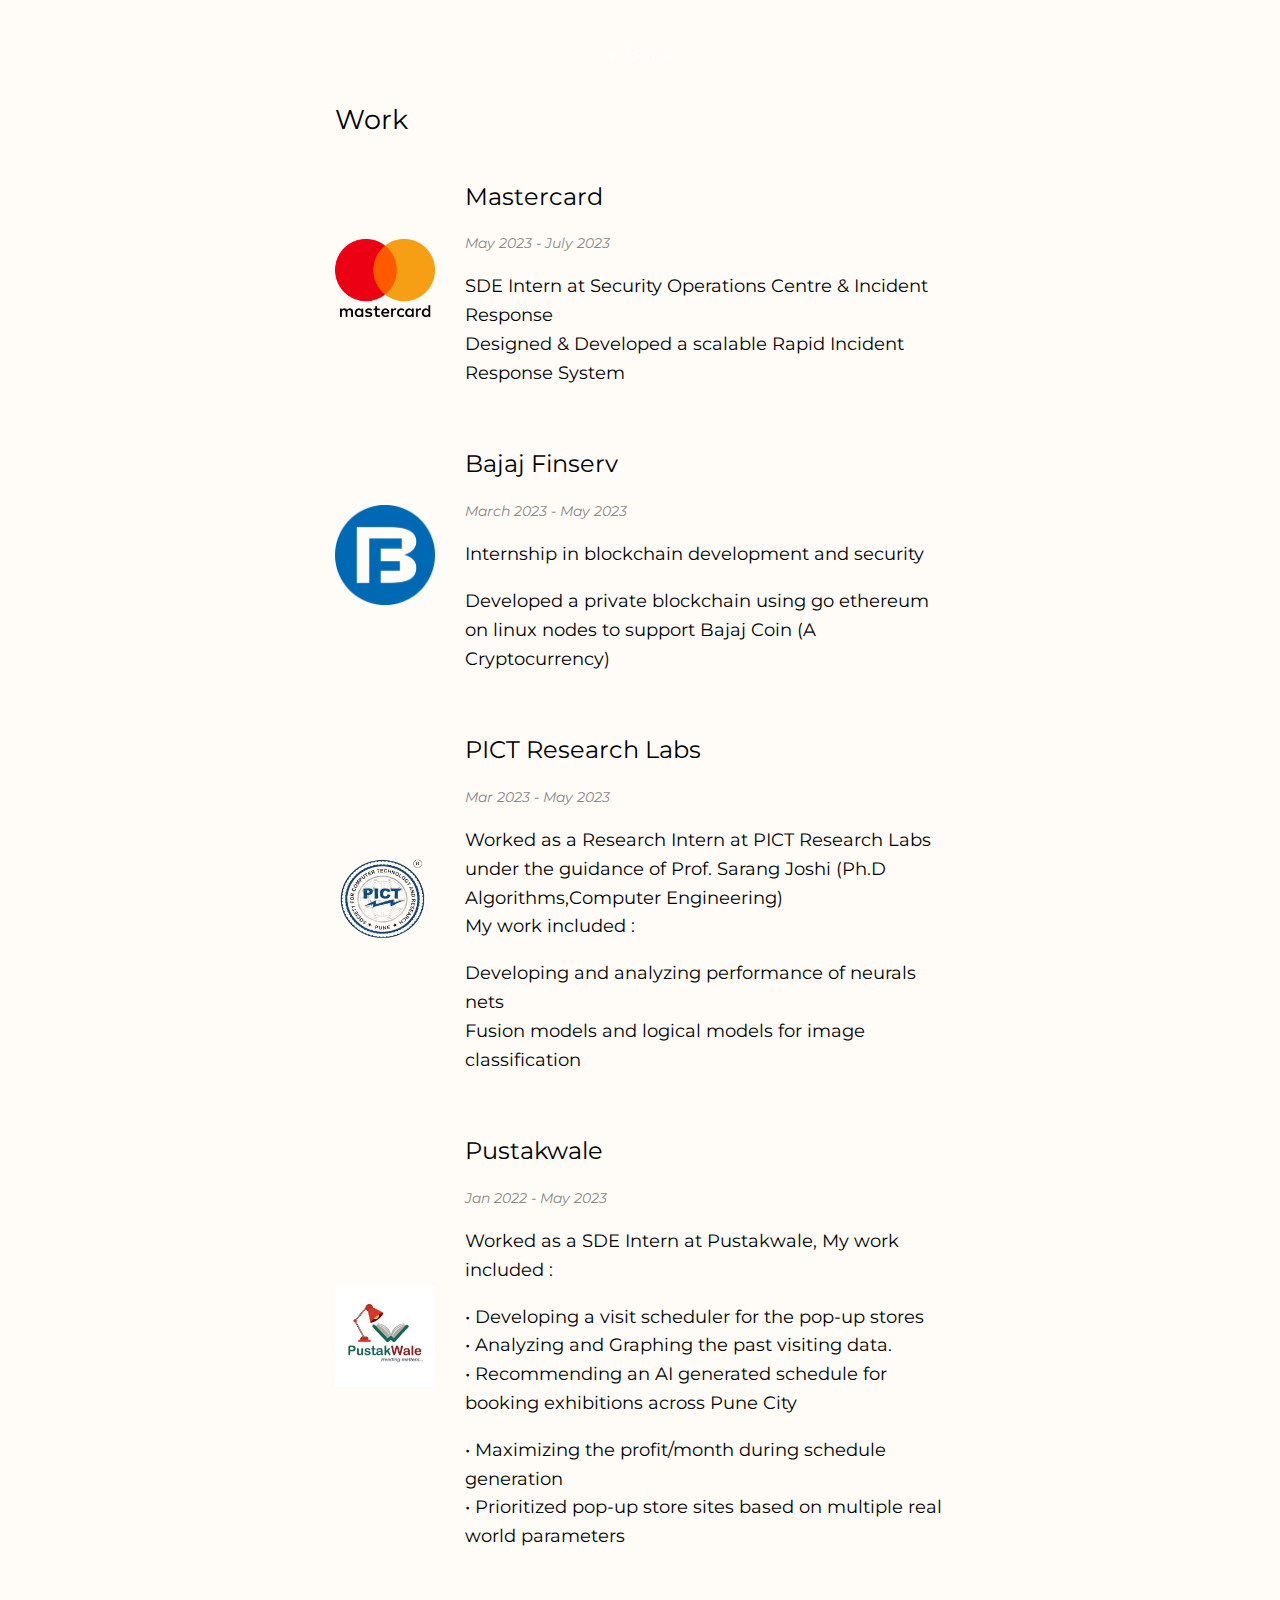
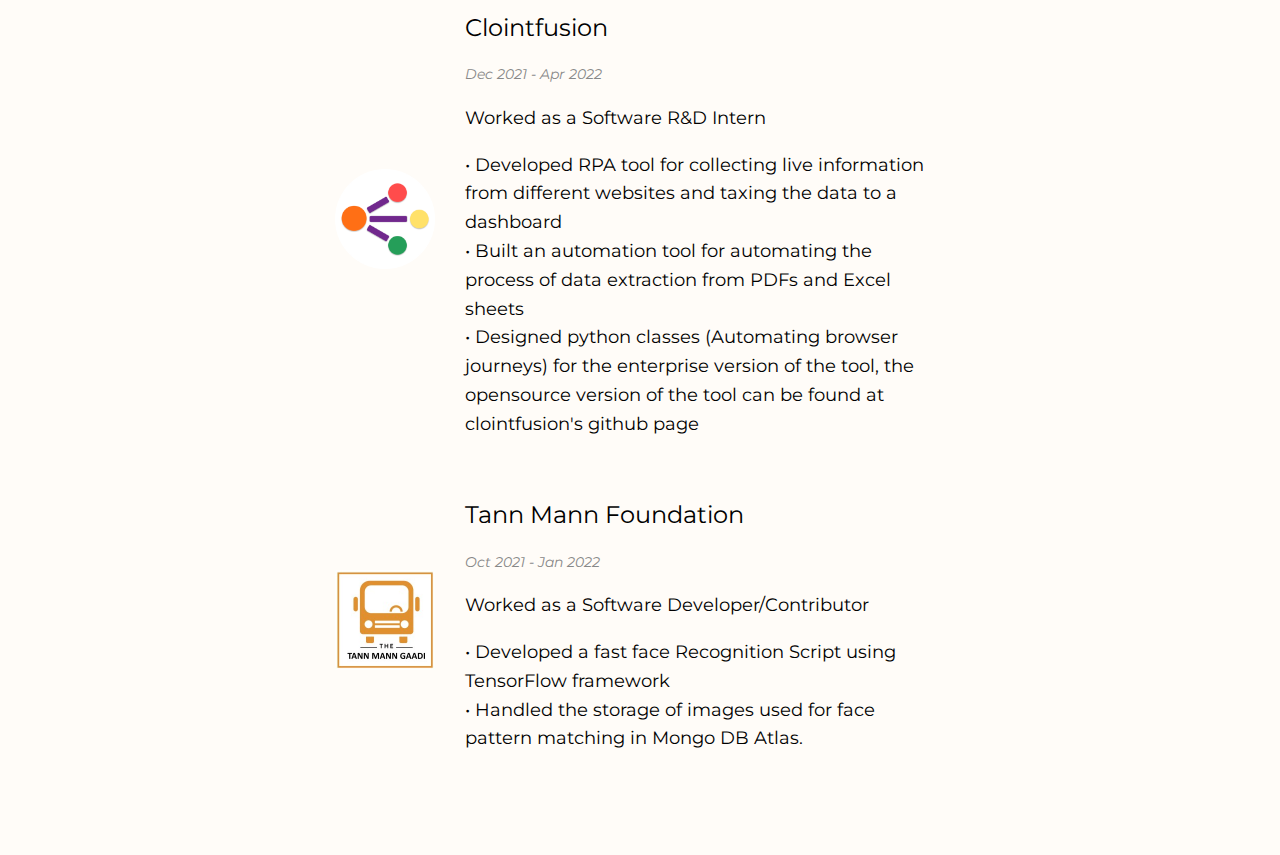
==== work.html @ 85f066ad "-completed work.html" ====
<!DOCTYPE html>
<html lang="en">
  <head>
    <meta charset="UTF-8" />
    <meta name="viewport" content="width=device-width, initial-scale=1.0" />
    <title>Sagar Abhyankar Portfolio</title>
    <link
      href="https://fonts.googleapis.com/css2?family=Montserrat:wght@400;700&display=swap"
      rel="stylesheet"
    />

    <link
      rel="stylesheet"
      href="https://cdnjs.cloudflare.com/ajax/libs/font-awesome/6.0.0-beta3/css/all.min.css"
      crossorigin="anonymous"
      referrerpolicy="no-referrer"
    />
    <link rel="stylesheet" href="styles.css" />
    <link rel="icon" href="favicon.ico" type="image/x-icon" />
  </head>


<main>

  
<section id="Work">
  <button class="back-button">&#8592;
    Back
</button>
    <div class="about_wrapper">

      <div class="about__header">
        <h2>Work</h2>
      </div>

      <div class="card">
        <div class="logo">
          <img src="images/mcard.png" alt="Mastercard Logo" />
        </div>
        <div class="content">
          <h2 class="name">Mastercard</h2>
          <p class="duration">May 2023 - July 2023</p>
          <p class="work-description">
            SDE Intern at Security Operations Centre & Incident Response
            <br />
            Designed & Developed a scalable Rapid Incident Response System
          </p>
        </div>
      </div>
      <div class="card">
        <div class="logo">
          <img src="images/bfserv.png" alt="Bajaj Finserv Logo" />
        </div>
        <div class="content">
          <h2 class="name">Bajaj Finserv</h2>
          <p class="duration">March 2023 - May 2023</p>
          <p class="work-description">
            Internship in blockchain development and security
          </p>
          <p class="work-description">
            Developed a private blockchain using go ethereum on linux nodes
            to support Bajaj Coin (A Cryptocurrency)
          </p>
        </div>
      </div>
      <div class="card">
        <div class="logo">
          <img src="images/pict_logo.png" alt="pict Logo" />
        </div>
        <div class="content">
          <h2 class="name">PICT Research Labs</h2>
          <p class="duration">Mar 2023 - May 2023</p>
          <p class="work-description">
            Worked as a Research Intern at PICT Research Labs under the guidance of Prof. Sarang Joshi (Ph.D Algorithms,Computer Engineering) <br> My work included :
            </p>

          <p class="work-description">
            Developing and analyzing performance of neurals nets <br>
            Fusion models and logical models for image classification
  
          </p>
        </div>
      </div>
      
      <div class="card">
        <div class="logo">
          <img src="images/Pustakwale.png" alt="Pustakwale Logo" />
        </div>
        <div class="content">
          <h2 class="name">Pustakwale</h2>
          <p class="duration">Jan 2022 - May 2023</p>
          <p class="work-description">
            Worked as a SDE Intern at Pustakwale, My work included :
            </p>
          <p class="work-description">
            • Developing a visit scheduler for the pop-up stores <br>
            • Analyzing and Graphing the past visiting data. <br>
            • Recommending an AI generated schedule for booking exhibitions across Pune City <br>
          </p>
          <p class="work-description">
            • Maximizing the profit/month during schedule generation <br>
            • Prioritized pop-up store sites based on multiple real world parameters
          </p>

        </div>
      </div>
      <div class="card">
        <div class="logo">
          <img src="images/clointfusion.png" alt="clointfusion Logo" />
        </div>
        <div class="content">
          <h2 class="name">Clointfusion</h2>
          <p class="duration">Dec 2021 - Apr 2022</p>
          <p class="work-description">
            Worked as a Software R&D Intern
            </p>
          <p class="work-description">
            • Developed RPA tool for collecting live information from different websites and taxing the data 
            to a dashboard  <br>          
            • Built an automation tool for automating the process of
            data extraction from PDFs and Excel sheets <br>
            • Designed python classes (Automating browser journeys) for the enterprise version of the tool, the opensource version of the tool can be found at 
            clointfusion's github page <br>              
            
          </p>
        </div>
      </div>
      <div class="card">
        <div class="logo">
          <img src="images/TTMF.jpeg" alt="TMF Logo" />
        </div>
        <div class="content">
          <h2 class="name">Tann Mann Foundation</h2>
          <p class="duration">Oct 2021 - Jan 2022</p>
          <p class="work-description">
            Worked as a Software Developer/Contributor
            </p>
          <p class="work-description">
            • Developed a fast face Recognition Script using TensorFlow framework <br>
• Handled the storage of images used for face pattern matching in Mongo DB Atlas.
            
          </p>
        </div>
      </div>

    </div>
  </section>
</main>
<script>
  
  const currentTheme = localStorage.getItem("theme");
  if (currentTheme) {
    document.documentElement.setAttribute("data-theme", currentTheme);
    // Set the toggle switch position based on user's preference
    if (currentTheme === "dark") {
      toggleSwitch.checked = true;
      
    }
  }
</script>

<script>
  // Get a reference to the back button element
  const backButton = document.querySelector('.back-button');

  // Add a click event listener to the back button
  backButton.addEventListener('click', () => {
    // Redirect to the "work" section in "index.html"
    window.location.href = 'index.html#Work';
  });
</script>

  </body>
  </html>
---- styles.css ----
[data-theme="dark"] body{

  background-color: #131212;
  color: white;
}
[data-theme="dark"] header{

  background-color: #181818;
  color: white;
}

main {
    padding: 2rem;
}

section {
    margin-bottom: 2rem;
}

section h2 {
    margin-bottom: 1rem;
}

footer {
    background-color: #333;
    color: #fff;
    text-align: center;
    font-size: smaller;
}


body {
    font-family: 'Montserrat', sans-serif;
    margin: 0;
    padding: 0;
    line-height: 1.6;
    display: flex;
    flex-direction: column;
    min-height: 100vh;
    background-color: #fffcf8; /* Set the background color of the entire page to white */
}
::-webkit-scrollbar {
  width: 10px; /* Width of the scrollbar */
}

/* Styling the scrollbar handle (thumb) */
::-webkit-scrollbar-thumb {
  background-color: #fabc6a; /* Color of the scrollbar handle */
  border-radius: 5px; /* Rounded corners for the handle */
}

/* Styling the scrollbar track on hover */
::-webkit-scrollbar-thumb:hover {
  background-color: #ffa734; /* Color of the scrollbar handle on hover */
}

/* Styling the scrollbar track when being dragged */
::-webkit-scrollbar-thumb:active {
  background-color: #ff9100; /* Color of the scrollbar handle when being dragged */
}



header {
    background-color: #f5f5f5d3; /* Off-white color - adjust the shade as desired */
    color: #333; /* Text color for the header */
    padding: 1rem;
    box-shadow:  0 3px 5px rgba(88, 54, 8, 0.1);
}

header h1 {
    margin: 0;
    font-size: 2rem;
}
nav{
  
    height: 25px;
    text-align:  right;
    padding : 10px ; 
 
}
nav ul {
    list-style: none;
    margin: 0;
    padding: 0;
}

nav ul li {
    display: inline;
    margin-left: 1rem;
    
}

nav ul li a {
    color: #020202f1; /* Link color for the header */
    text-decoration: none;
    transition: cubic-bezier(1, 0, 0, 1) 0.15s;
}

nav ul li a:hover {
    color :#ff8000 ; 
}

.dark-mode-toggle{
  padding: 0px; 
  width: 0px;
  height: 0px;
  align-items: baseline;
}
.switch {
  position: relative;
  display: inline-block;
  width: 60px;
  height: 34px;
}

/* Hide the default checkbox input */
.switch input {
  display: none;
}

/* Customize the slider */
.slider {
  position: absolute;
  top: 0;
  left: 0;
  right: 0;
  bottom: 0;
  background-color: #ccc; /* Background color when switch is off */
  border-radius: 34px;
  transition: background-color 0.3s;
}

/* Customize the slider's round knob */
.slider:before {
  padding: 0px; 
  position: absolute;
  content: "";
  height: 26px;
  width: 26px;
  left: 4px;
  bottom: 4px;
  background-color: white;
  border-radius: 50%;
  transition: transform 0.3s;
}

/* Styles for the toggle switch when it's on (dark mode) */
input:checked + .slider {
  background-color: #ff8800; /* Background color when switch is on */
}

/* Styles for the round knob when switch is on (dark mode) */
input:checked + .slider:before {
  transform: translateX(26px);
}



#name {
    color: rgb(214, 162, 93); 
    font-size: auto;
    font-weight: bold;
    font-family: 'Montserrat', sans-serif;
    float: left;

   
}


#intro{
    display: flex;
    align-items: center;
    justify-content: center;
    margin-top: 220px;
    
}


.short-intro { 
    margin-right: 15px; /* Add some space between the description and the profile picture */
    
    text-align: center;
}

.profile-picture {
    max-width: 250px; /* Set the maximum width for the profile picture */
}

.profile-picture img {
    display: block;
    width: 100%;
    border-radius: 5%; /* Apply a circular shape to the profile picture */

    margin-left: 1px;
    
    box-shadow: 0 8px 10px rgba(77, 41, 1, 0.3);
}

h1, h2, h3, h4, h5, h6 {
    font-weight: normal; /* Set the font weight to normal (non-bold) */
}



.whitespace-before {
    padding-left: 150px; /* Adjust the value as needed to add the desired whitespace before the <br> element */
    /* or */
   /* margin-top: 20px; */
}


.social-links {
    display: flex;
    justify-content: center; /* To center the elements horizontally */
    align-items: center; /* To center the elements vertically */
}

.social-links a {
    margin: 0 15px; /* Add some spacing between the elements */
   
  }

.social-links i {
    font-size: 30px; /* Adjust the icon size as needed */
    color: rgb(214, 162, 93); 
    transition: transform 0.3s; 
}
.social-links a:hover i {
  transform: scale(1.1); /* Increase the scale on hover to 1.2 (20% larger) */
}
#about{
    margin-top:  320px;
    display: flex;
    flex-direction: column;
    align-items: center;
    
}

.about__header{

    display: flex;
    justify-content: left;
    font-size: large;
    text-align: left;
}
.education__header{
    display: flex;
    justify-content: left;
    font-size: large;
    text-align: left;
}

.about__description{
    display: flex;
    flex-direction: column;
    justify-content: left;
    max-width: 600px;
}
.contact__description{
  display: flex;
  flex-direction: column;
  justify-content: left;
  max-width: 650px;
}

#large-text{
   
    font-size: 30px;
   
    text-align: center;

}

#gem {
    float : left; 
    color: rgb(214, 162, 93); 
}

@media screen and (max-width: 500px) {
    #intro {
        flex-direction: column-reverse;
        align-items: center;
        justify-content: center;
        margin-top: 50px; /* Stack the elements vertically when compressed */
    }
    #large-text{
        font-size: 20px;
        margin-top: 0px;
        padding-top: 0%;
    }
    .profile-picture {
        max-width: 35%; /* Remove the max-width on smaller screens to take full width */
        margin-bottom: 0px;
        padding-bottom: 0%;
    }
    #about {
        margin-top:  200px;
        display: flex;
        flex-direction: column;
        align-items: center;
    }
    #short-intro{
        margin-top: 0px;
        padding-top: 0%;
    }
}

#Education{
    display: flex;
    flex-direction: column;
    align-items: center;

    
}
#Work{
    display: flex;
    flex-direction: column;
    align-items: center;

    
}
#Interests{
  display: flex;
  flex-direction: column;
  align-items: center;

  
}
#Contact{
  display: flex;
  flex-direction: column;
  align-items: center;

  
}
#Projects{
  display: flex;
  flex-direction: column;
  align-items: center;
}

.project-card{
 
    display: flex;
    align-items: center;
    border-radius: 3px;
    margin-bottom: 20px;
  
  
}


.card {
    display: flex;
    align-items: center;
    border-radius: 3px;
    margin-bottom: 20px;
  }
  
  .logo {
    flex: 0 0 auto;
  
    margin-right: 30px;
  }
  
  .logo img {
    max-width: 100px; /* Set the maximum width to maintain aspect ratio */
    height: auto; 
    
  }
  
  .content {
    flex: 1;
    
  }
  
  .name {
    font-size: 24px;
   
  }
  
  .duration {
    font-size: 14px;
    color: #888;
    font-style: italic;
    font-family : 'Montserrat', sans-serif; 
    margin-bottom: 8px;
    
  }

  
  .description {
    font-size: 20px;
    margin-bottom: 8px;
    max-width: 480px;
  }
    
  .work-description {
    font-size: 18px;
    max-width: 480px;
  }
  
  .gpa {
    font-size: 14px;
    color: #888;
    font-style: italic;
  }
  .see-more {
    margin-top: 20px;

  }
  
  #seeMoreLink {
    padding: 1px 2px;
    background-color: transparent;
    text-decoration: none;
    color: black;
    border-bottom: #ff8000 2px dotted;
    
    cursor: pointer;
    transition: background-color 0.3s, color 0.3s;

  }

  
  #githublink {
    background-color: transparent;
    text-decoration: none;
    color: black;
    border-bottom: #ff8000 2px dotted;
    
    cursor: pointer;
    transition: background-color 0.3s, color 0.3s;

  }
  #githublink:hover {
    
    color: orange;
  }

  
  #seeMoreLink:hover {
    
    color: orange;
  }


  ::selection {
    background-color:  rgb(247, 213, 169); /* Optional: change the text color inside the selection */
  }



  #tech-stack {
    display: flex;
    align-items: center;
    justify-content: center;
    flex-direction: column;
    
  }
  .tech_stack__header{

    display: flex;
    justify-content: left;
    font-size: large;
    text-align: left;
}
  
  .tech-item {
    padding: 16px;
    transition: transform 0.3s;
    

  }
  .items-wrapper{
    
    display: flex;
    max-width: 700px;

  }
  .tech-item img {
 
    width: 90px;
    height: auto;
    border-radius: 5%;
   
  }
  
  .tech-name {
    position: absolute;
    bottom: -8px;
    left: 50%;
    transform: translateX(-50%);
    background-color: rgba(245, 176, 72, 0.8);
    color: #000000;
    padding: 4px 8px;
    border-radius: 4px;
    font-size: 14px;
    opacity: 0;
    pointer-events: none;
    transition: opacity 0.3s;
    white-space: pre;
  }
  
  .tech-item:hover {
    transform: scale(1.1);
  }
  
  .tech-item:hover .tech-name {
    opacity: 1;
  }

  .interest-card {
    display: flex;
    flex-direction: column;
    align-items: center;
 
    border-radius: 10px;
    padding: 30px;
    max-width: 600px;
    box-shadow: 0 1px 2px rgba(0, 0, 0, 0.1);
  }
  
  .interest-image img {
    width: auto;
    object-fit: cover;
    border-radius: 10px;
    height: 300px
  }
  .interest-heading {
    font-size: 18px;
    margin-bottom: 10px;

  }
  
  .interest-text {
    text-align: center;
    margin-top: 10px;
  }
  
  .interest-text p {
    font-size: 16px;
    line-height: 1.5;
  }

  .interests-toggle{
   
      background-color: transparent;
      text-decoration: none;
      color: black;
      border-bottom: #ff8000 2px dotted;
      
      cursor: pointer;
      transition: background-color 0.3s, color 0.3s;
  
  }
  .interests-content {
    max-height: 0;
    overflow: hidden;
    transition: max-height 1s ease;
  }
  .interests-content.show {
    max-height: 3000px;
    
  }

  .interests-toggle:hover {
      
    color: orange;
  }

  /* Style for the back button container */
/* Style for the back button container */
.back-button {
  display: inline-flex;
  align-items: left;
  border: none;
  color: #ffffff;
  background-color: transparent;
  padding: 10px 15px;
  border-radius: 5px;
  cursor: pointer;
  font-size: 20px;
  font-family: inherit; /* Use the same font as the page */
}
.back-button:hover {
  color: #ffa850;
}




  .confetti {
    position: absolute;
    top: 0;
    left: 0;
    width: 100%;
    height: 100%;
    pointer-events: none;
    overflow: hidden;
    z-index: 999;
  }
  
  .confetti-particle {
    position: absolute;
    width: 10px;
    height: 20px;
    border-radius: 50%;
    animation: confetti-fall 5s ease-out;
  }
  
  /* Keyframes for the confetti animation */
  @keyframes confetti-fall {
    0% {
      transform: translateY(0) rotate(0);
      opacity: 1;
    }
    100% {
      transform: translateY(100vh) rotate(360deg);
      opacity: 0;
    }
  }
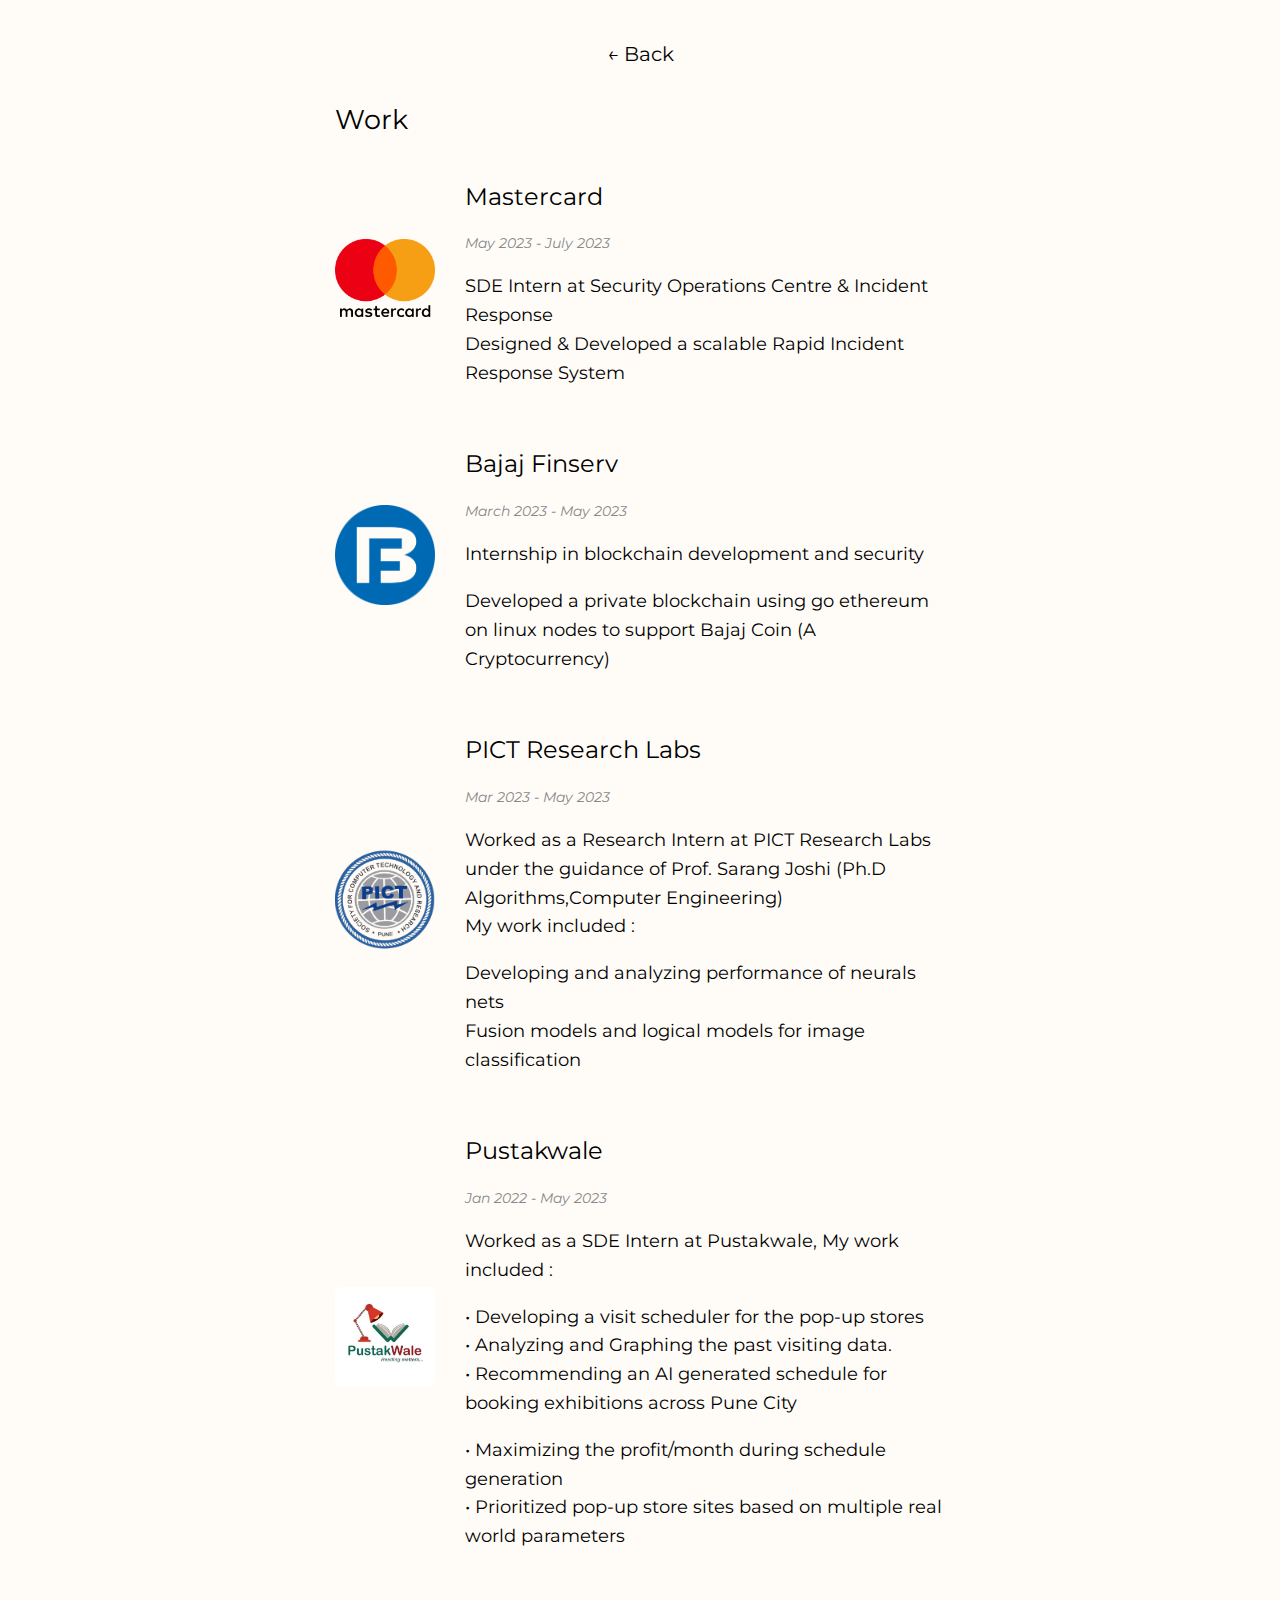
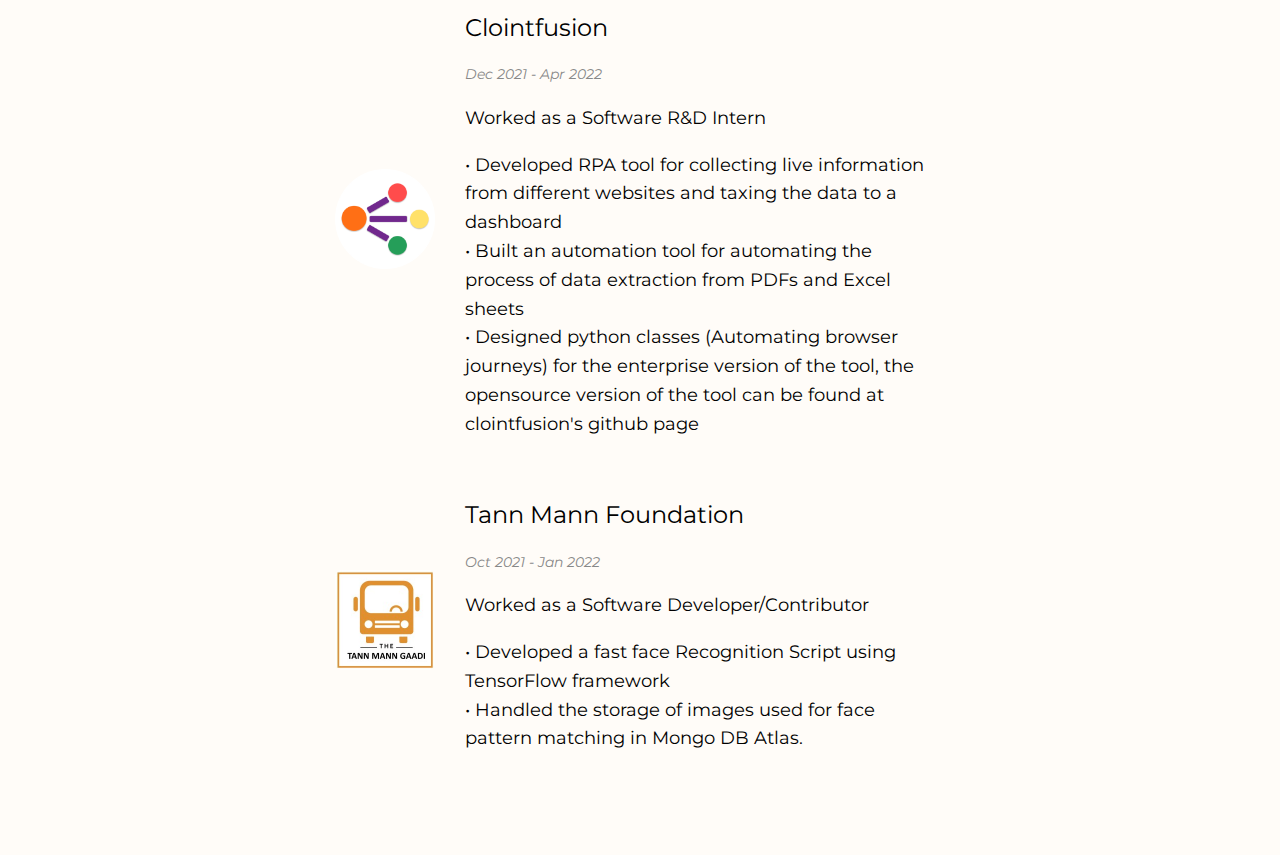
==== commit 0f9d5dbe: "-final v1" ====
--- a/work.html
+++ b/work.html
@@ -19,156 +19,145 @@
     <link rel="icon" href="favicon.ico" type="image/x-icon" />
   </head>
 
+  <main>
+    <section id="Work">
+      <button class="back-button">&#8592; Back</button>
+      <div class="about_wrapper">
+        <div class="about__header">
+          <h2>Work</h2>
+        </div>
 
-<main>
+        <div class="card">
+          <div class="logo">
+            <img src="images/mcard.png" alt="Mastercard Logo" />
+          </div>
+          <div class="content">
+            <h2 class="name">Mastercard</h2>
+            <p class="duration">May 2023 - July 2023</p>
+            <p class="work-description">
+              SDE Intern at Security Operations Centre & Incident Response
+              <br />
+              Designed & Developed a scalable Rapid Incident Response System
+            </p>
+          </div>
+        </div>
+        <div class="card">
+          <div class="logo">
+            <img src="images/bfserv.png" alt="Bajaj Finserv Logo" />
+          </div>
+          <div class="content">
+            <h2 class="name">Bajaj Finserv</h2>
+            <p class="duration">March 2023 - May 2023</p>
+            <p class="work-description">
+              Internship in blockchain development and security
+            </p>
+            <p class="work-description">
+              Developed a private blockchain using go ethereum on linux nodes to
+              support Bajaj Coin (A Cryptocurrency)
+            </p>
+          </div>
+        </div>
+        <div class="card">
+          <div class="logo">
+            <img src="images/pict_logo.png" alt="pict Logo" />
+          </div>
+          <div class="content">
+            <h2 class="name">PICT Research Labs</h2>
+            <p class="duration">Mar 2023 - May 2023</p>
+            <p class="work-description">
+              Worked as a Research Intern at PICT Research Labs under the
+              guidance of Prof. Sarang Joshi (Ph.D Algorithms,Computer
+              Engineering) <br />
+              My work included :
+            </p>
 
-  
-<section id="Work">
-  <button class="back-button">&#8592;
-    Back
-</button>
-    <div class="about_wrapper">
+            <p class="work-description">
+              Developing and analyzing performance of neurals nets <br />
+              Fusion models and logical models for image classification
+            </p>
+          </div>
+        </div>
 
-      <div class="about__header">
-        <h2>Work</h2>
-      </div>
-
-      <div class="card">
-        <div class="logo">
-          <img src="images/mcard.png" alt="Mastercard Logo" />
+        <div class="card">
+          <div class="logo">
+            <img src="images/Pustakwale.png" alt="Pustakwale Logo" />
+          </div>
+          <div class="content">
+            <h2 class="name">Pustakwale</h2>
+            <p class="duration">Jan 2022 - May 2023</p>
+            <p class="work-description">
+              Worked as a SDE Intern at Pustakwale, My work included :
+            </p>
+            <p class="work-description">
+              • Developing a visit scheduler for the pop-up stores <br />
+              • Analyzing and Graphing the past visiting data. <br />
+              • Recommending an AI generated schedule for booking exhibitions
+              across Pune City <br />
+            </p>
+            <p class="work-description">
+              • Maximizing the profit/month during schedule generation <br />
+              • Prioritized pop-up store sites based on multiple real world
+              parameters
+            </p>
+          </div>
         </div>
-        <div class="content">
-          <h2 class="name">Mastercard</h2>
-          <p class="duration">May 2023 - July 2023</p>
-          <p class="work-description">
-            SDE Intern at Security Operations Centre & Incident Response
-            <br />
-            Designed & Developed a scalable Rapid Incident Response System
-          </p>
+        <div class="card">
+          <div class="logo">
+            <img src="images/clointfusion.png" alt="clointfusion Logo" />
+          </div>
+          <div class="content">
+            <h2 class="name">Clointfusion</h2>
+            <p class="duration">Dec 2021 - Apr 2022</p>
+            <p class="work-description">Worked as a Software R&D Intern</p>
+            <p class="work-description">
+              • Developed RPA tool for collecting live information from
+              different websites and taxing the data to a dashboard <br />
+              • Built an automation tool for automating the process of data
+              extraction from PDFs and Excel sheets <br />
+              • Designed python classes (Automating browser journeys) for the
+              enterprise version of the tool, the opensource version of the tool
+              can be found at clointfusion's github page <br />
+            </p>
+          </div>
+        </div>
+        <div class="card">
+          <div class="logo">
+            <img src="images/TTMF.jpeg" alt="TMF Logo" />
+          </div>
+          <div class="content">
+            <h2 class="name">Tann Mann Foundation</h2>
+            <p class="duration">Oct 2021 - Jan 2022</p>
+            <p class="work-description">
+              Worked as a Software Developer/Contributor
+            </p>
+            <p class="work-description">
+              • Developed a fast face Recognition Script using TensorFlow
+              framework <br />
+              • Handled the storage of images used for face pattern matching in
+              Mongo DB Atlas.
+            </p>
+          </div>
         </div>
       </div>
-      <div class="card">
-        <div class="logo">
-          <img src="images/bfserv.png" alt="Bajaj Finserv Logo" />
-        </div>
-        <div class="content">
-          <h2 class="name">Bajaj Finserv</h2>
-          <p class="duration">March 2023 - May 2023</p>
-          <p class="work-description">
-            Internship in blockchain development and security
-          </p>
-          <p class="work-description">
-            Developed a private blockchain using go ethereum on linux nodes
-            to support Bajaj Coin (A Cryptocurrency)
-          </p>
-        </div>
-      </div>
-      <div class="card">
-        <div class="logo">
-          <img src="images/pict_logo.png" alt="pict Logo" />
-        </div>
-        <div class="content">
-          <h2 class="name">PICT Research Labs</h2>
-          <p class="duration">Mar 2023 - May 2023</p>
-          <p class="work-description">
-            Worked as a Research Intern at PICT Research Labs under the guidance of Prof. Sarang Joshi (Ph.D Algorithms,Computer Engineering) <br> My work included :
-            </p>
+    </section>
+  </main>
+  <script>
+    const currentTheme = localStorage.getItem("theme");
+    if (currentTheme) {
+      document.documentElement.setAttribute("data-theme", currentTheme);
+    } else {
+      document.documentElement.setAttribute("data-theme", "light");
+    }
+  </script>
 
-          <p class="work-description">
-            Developing and analyzing performance of neurals nets <br>
-            Fusion models and logical models for image classification
-  
-          </p>
-        </div>
-      </div>
-      
-      <div class="card">
-        <div class="logo">
-          <img src="images/Pustakwale.png" alt="Pustakwale Logo" />
-        </div>
-        <div class="content">
-          <h2 class="name">Pustakwale</h2>
-          <p class="duration">Jan 2022 - May 2023</p>
-          <p class="work-description">
-            Worked as a SDE Intern at Pustakwale, My work included :
-            </p>
-          <p class="work-description">
-            • Developing a visit scheduler for the pop-up stores <br>
-            • Analyzing and Graphing the past visiting data. <br>
-            • Recommending an AI generated schedule for booking exhibitions across Pune City <br>
-          </p>
-          <p class="work-description">
-            • Maximizing the profit/month during schedule generation <br>
-            • Prioritized pop-up store sites based on multiple real world parameters
-          </p>
+  <script>
+    // Get a reference to the back button element
+    const backButton = document.querySelector(".back-button");
 
-        </div>
-      </div>
-      <div class="card">
-        <div class="logo">
-          <img src="images/clointfusion.png" alt="clointfusion Logo" />
-        </div>
-        <div class="content">
-          <h2 class="name">Clointfusion</h2>
-          <p class="duration">Dec 2021 - Apr 2022</p>
-          <p class="work-description">
-            Worked as a Software R&D Intern
-            </p>
-          <p class="work-description">
-            • Developed RPA tool for collecting live information from different websites and taxing the data 
-            to a dashboard  <br>          
-            • Built an automation tool for automating the process of
-            data extraction from PDFs and Excel sheets <br>
-            • Designed python classes (Automating browser journeys) for the enterprise version of the tool, the opensource version of the tool can be found at 
-            clointfusion's github page <br>              
-            
-          </p>
-        </div>
-      </div>
-      <div class="card">
-        <div class="logo">
-          <img src="images/TTMF.jpeg" alt="TMF Logo" />
-        </div>
-        <div class="content">
-          <h2 class="name">Tann Mann Foundation</h2>
-          <p class="duration">Oct 2021 - Jan 2022</p>
-          <p class="work-description">
-            Worked as a Software Developer/Contributor
-            </p>
-          <p class="work-description">
-            • Developed a fast face Recognition Script using TensorFlow framework <br>
-• Handled the storage of images used for face pattern matching in Mongo DB Atlas.
-            
-          </p>
-        </div>
-      </div>
-
-    </div>
-  </section>
-</main>
-<script>
-  
-  const currentTheme = localStorage.getItem("theme");
-  if (currentTheme) {
-    document.documentElement.setAttribute("data-theme", currentTheme);
-    // Set the toggle switch position based on user's preference
-    if (currentTheme === "dark") {
-      toggleSwitch.checked = true;
-      
-    }
-  }
-</script>
-
-<script>
-  // Get a reference to the back button element
-  const backButton = document.querySelector('.back-button');
-
-  // Add a click event listener to the back button
-  backButton.addEventListener('click', () => {
-    // Redirect to the "work" section in "index.html"
-    window.location.href = 'index.html#Work';
-  });
-</script>
-
-  </body>
-  </html> +    // Add a click event listener to the back button
+    backButton.addEventListener("click", () => {
+      // Redirect to the "work" section in "index.html"
+      window.location.href = "index.html#Work";
+    });
+  </script>
+</html>
--- a/styles.css
+++ b/styles.css
@@ -4,10 +4,101 @@
   background-color: #131212;
   color: white;
 }
-[data-theme="dark"] header{
-
+
+
+[data-theme="dark"]  header {
   background-color: #181818;
-  color: white;
+  color: #f1ecec; /* Text color for the header */
+  padding: 1rem;
+  box-shadow:  0 3px 5px rgba(88, 54, 8, 0.1);
+}
+
+[data-theme="dark"] nav ul li a {
+  color: #e4ddddf1; /* Link color for the header */
+  text-decoration: none;
+  transition: cubic-bezier(1, 0, 0, 1) 0.15s;
+}
+
+[data-theme="dark"] .duration {
+  font-size: 14px;
+  color: #cecccc;
+  font-style: italic;
+  font-family : 'Montserrat', sans-serif; 
+  margin-bottom: 8px;
+  
+}
+[data-theme='light'] .back-button {
+  display: inline-flex;
+  align-items: left;
+  border: none;
+  color: #020202;
+  background-color: transparent;
+  padding: 10px 15px;
+  border-radius: 5px;
+  cursor: pointer;
+  font-size: 20px;
+  font-family: inherit; /* Use the same font as the page */
+}
+
+[data-theme="dark"] .gpa {
+  font-size: 14px;
+  color: #cecdcd;
+  font-style: italic;
+}
+
+
+[data-theme="dark"] #seeMoreLink {
+  padding: 1px 2px;
+  background-color: transparent;
+  text-decoration: none;
+  color: rgb(211, 209, 209);
+  border-bottom: #ff8000 2px dotted;
+  
+  cursor: pointer;
+  transition: background-color 0.3s, color 0.3s;
+
+}
+
+[data-theme="dark"] #githublink {
+  background-color: transparent;
+  text-decoration: none;
+  color: rgb(238, 235, 235);
+  border-bottom: #ff8000 2px dotted;
+  
+  cursor: pointer;
+  transition: background-color 0.3s, color 0.3s;
+
+}
+
+
+[data-theme="dark"] .interests-toggle{
+   
+  background-color: transparent;
+  text-decoration: none;
+  color: rgb(216, 216, 216);
+  border-bottom: #ff8000 2px dotted;
+  
+  cursor: pointer;
+  transition: background-color 0.3s, color 0.3s;
+
+}
+[data-theme="dark"] ::selection {
+  background-color:  rgb(80, 43, 0); /* Optional: change the text color inside the selection */
+}
+
+[data-theme="dark"] .interest-card {
+  display: flex;
+  flex-direction: column;
+  align-items: center;
+
+  border-radius: 10px;
+  padding: 30px;
+  max-width: 600px;
+  box-shadow: 0 4px 6px rgba(255, 158, 79, 0.1);
+}
+
+html, body {
+  overflow-x: hidden;
 }
 
 main {
@@ -23,7 +114,7 @@
 }
 
 footer {
-    background-color: #333;
+    background-color: #1f1e1e;
     color: #fff;
     text-align: center;
     font-size: smaller;
@@ -89,7 +180,7 @@
 nav ul li {
     display: inline;
     margin-left: 1rem;
-    
+    margin-top: 0rem;
 }
 
 nav ul li a {
@@ -231,7 +322,7 @@
   transform: scale(1.1); /* Increase the scale on hover to 1.2 (20% larger) */
 }
 #about{
-    margin-top:  320px;
+    margin-top:  480px;
     display: flex;
     flex-direction: column;
     align-items: center;
@@ -262,7 +353,7 @@
   display: flex;
   flex-direction: column;
   justify-content: left;
-  max-width: 650px;
+  max-width: 660px;
 }
 
 #large-text{
@@ -285,10 +376,20 @@
         justify-content: center;
         margin-top: 50px; /* Stack the elements vertically when compressed */
     }
+    nav{
+      height: fit-content;
+    }
     #large-text{
         font-size: 20px;
         margin-top: 0px;
         padding-top: 0%;
+    }
+    .tech-item img {
+ 
+      width: 40px !important;
+      height: auto;
+      border-radius: 5%;
+     
     }
     .profile-picture {
         max-width: 35%; /* Remove the max-width on smaller screens to take full width */
@@ -305,6 +406,38 @@
         margin-top: 0px;
         padding-top: 0%;
     }
+    .interest-card {
+      display: flex;
+      flex-direction: column;
+      align-items: center;
+      flex-wrap: wrap;
+      border-radius: 10px;
+      padding: 20px;
+      max-width: 300px;
+      box-shadow: 0 1px 2px rgba(0, 0, 0, 0.1);
+    }
+    
+    .interest-image img {
+      width: auto;
+      
+      border-radius: 10px;
+      height: 120px !important;
+    }
+    .interest-heading {
+      font-size: 18px;
+      margin-bottom: 10px;
+  
+    }
+    
+    .interest-text {
+      text-align: center;
+      margin-top: 10px;
+    }
+    
+    .interest-text p {
+      font-size: 10px !important;
+      line-height: 1;
+    }
 }
 
 #Education{
@@ -323,6 +456,7 @@
 }
 #Interests{
   display: flex;
+  flex-wrap: wrap;
   flex-direction: column;
   align-items: center;
 
@@ -368,7 +502,7 @@
   .logo img {
     max-width: 100px; /* Set the maximum width to maintain aspect ratio */
     height: auto; 
-    
+    border-radius: 5%;
   }
   
   .content {
@@ -477,6 +611,7 @@
   .items-wrapper{
     
     display: flex;
+    flex-wrap: wrap;
     max-width: 700px;
 
   }
@@ -516,7 +651,7 @@
     display: flex;
     flex-direction: column;
     align-items: center;
- 
+    flex-wrap: wrap;
     border-radius: 10px;
     padding: 30px;
     max-width: 600px;
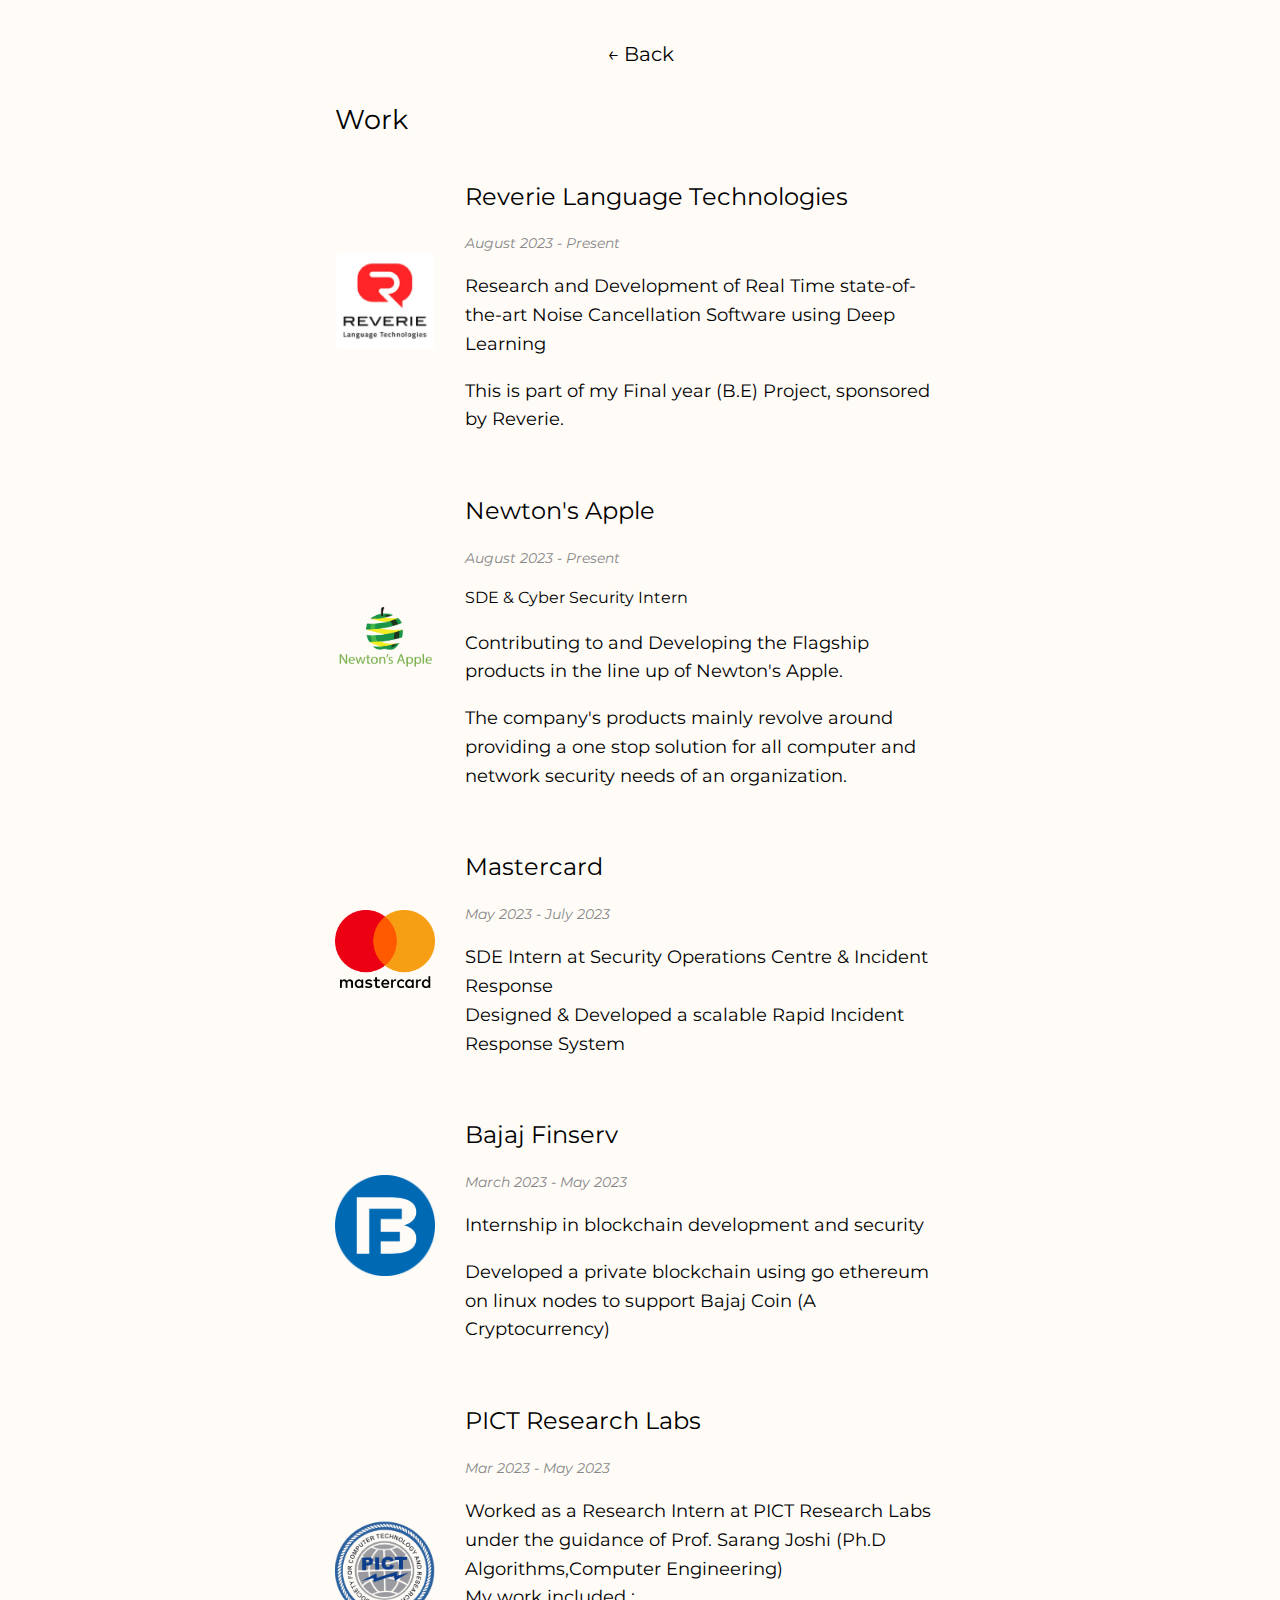
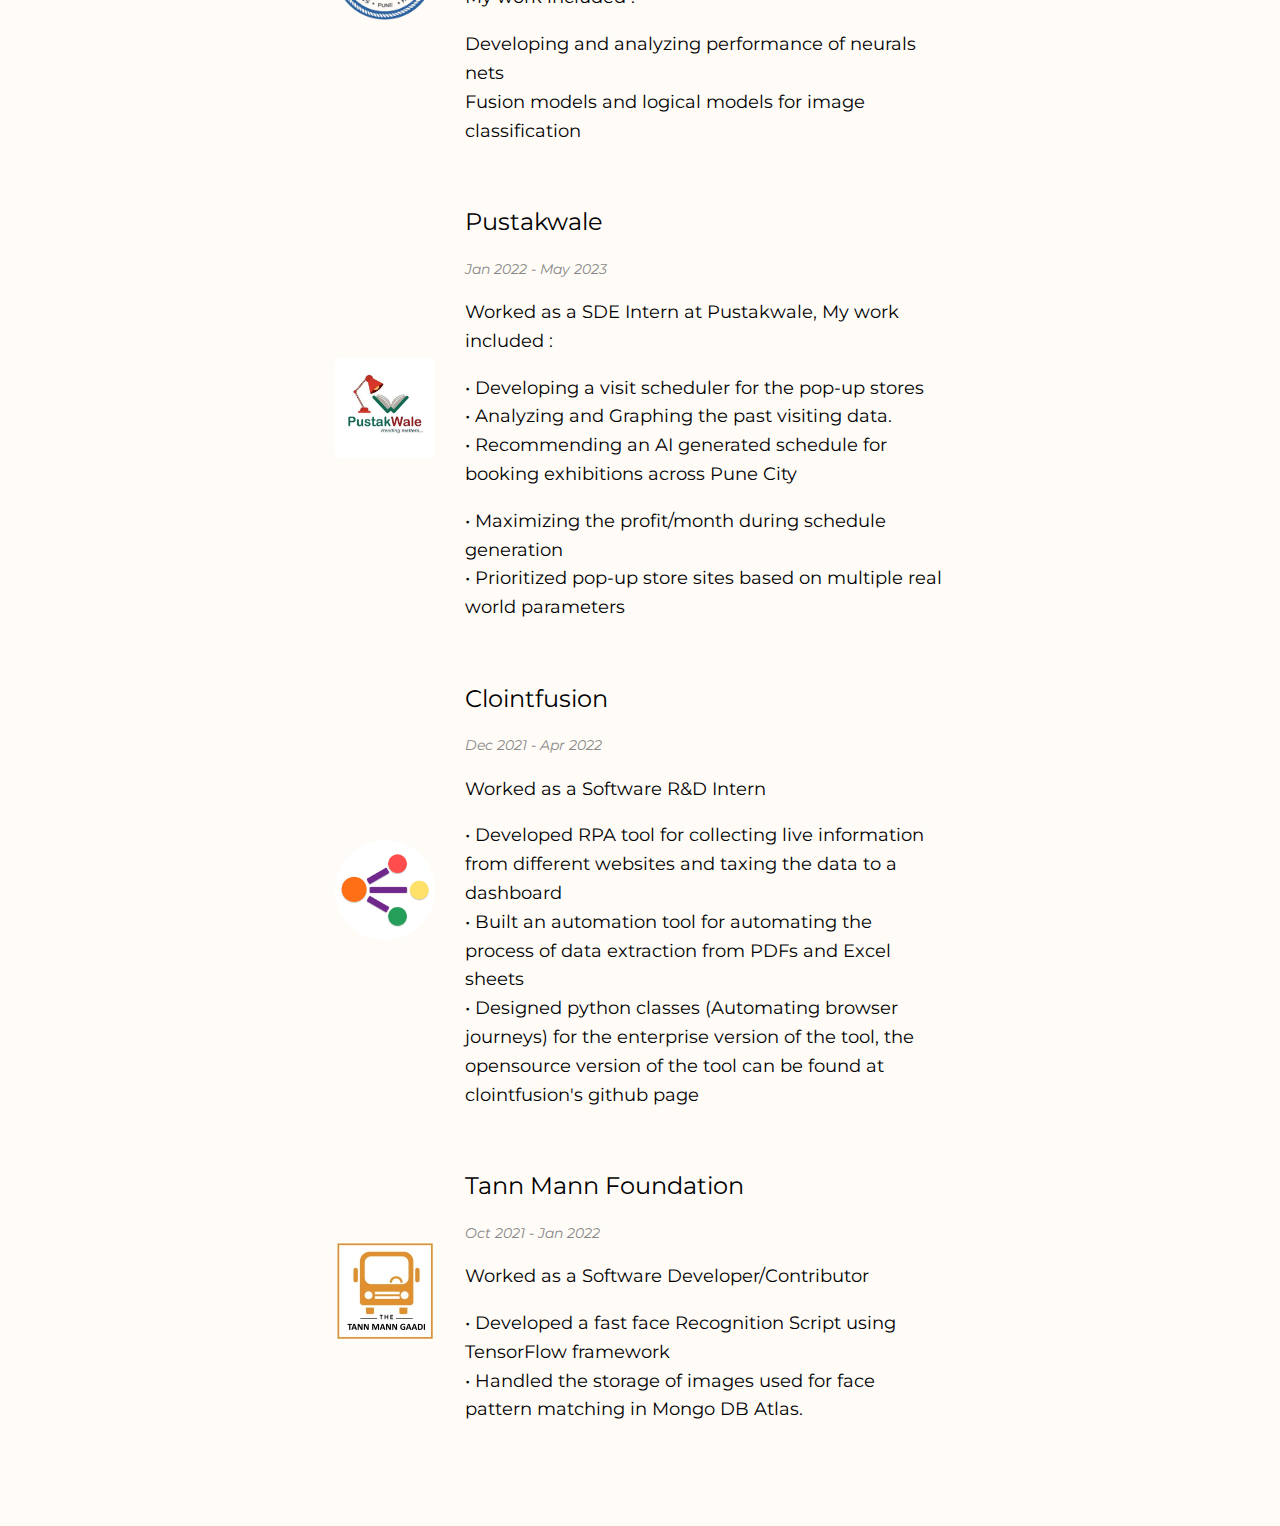
==== commit f6d907ad: "-updates" ====
--- a/work.html
+++ b/work.html
@@ -8,7 +8,12 @@
       href="https://fonts.googleapis.com/css2?family=Montserrat:wght@400;700&display=swap"
       rel="stylesheet"
     />
-
+    <script>
+      window.dataLayer = window.dataLayer || [];
+      function gtag(){dataLayer.push(arguments);}
+      gtag('js', new Date());
+      gtag('config', 'G-JE50ZYMXWX');
+    </script>
     <link
       rel="stylesheet"
       href="https://cdnjs.cloudflare.com/ajax/libs/font-awesome/6.0.0-beta3/css/all.min.css"
@@ -25,6 +30,41 @@
       <div class="about_wrapper">
         <div class="about__header">
           <h2>Work</h2>
+        </div>
+        <div class="card">
+          <div class="logo">
+            <img src="images/Reverie.png" alt="Reverie Language Technologies Logo" />
+          </div>
+          <div class="content">
+            <h2 class="name">Reverie Language Technologies</h2>
+            <p class="duration">August 2023 - Present</p>
+            <p class="work-description">
+              Research and Development of Real Time state-of-the-art Noise Cancellation Software using Deep Learning
+            </p>
+            <p class = "work-description">
+              This is part of my Final year (B.E) Project, sponsored by Reverie.
+            </p>
+          </div>
+        </div>
+
+        <div class="card">
+          <div class="logo">
+            <img src="images/NewtonsApple.png" alt="Newtons Apple Logo" />
+          </div>
+          <div class="content">
+            <h2 class="name">Newton's Apple</h2>
+            <p class="duration">August 2023 - Present</p>
+            <p>
+              SDE & Cyber Security Intern 
+            </p>
+            <p class="work-description">
+              Contributing to and Developing the Flagship products in the line up of Newton's Apple.
+            </p>
+            <p class="work-description">
+              The company's products mainly revolve around providing a one stop solution for all computer and network 
+              security needs of an organization.
+            </p>
+          </div>
         </div>
 
         <div class="card">
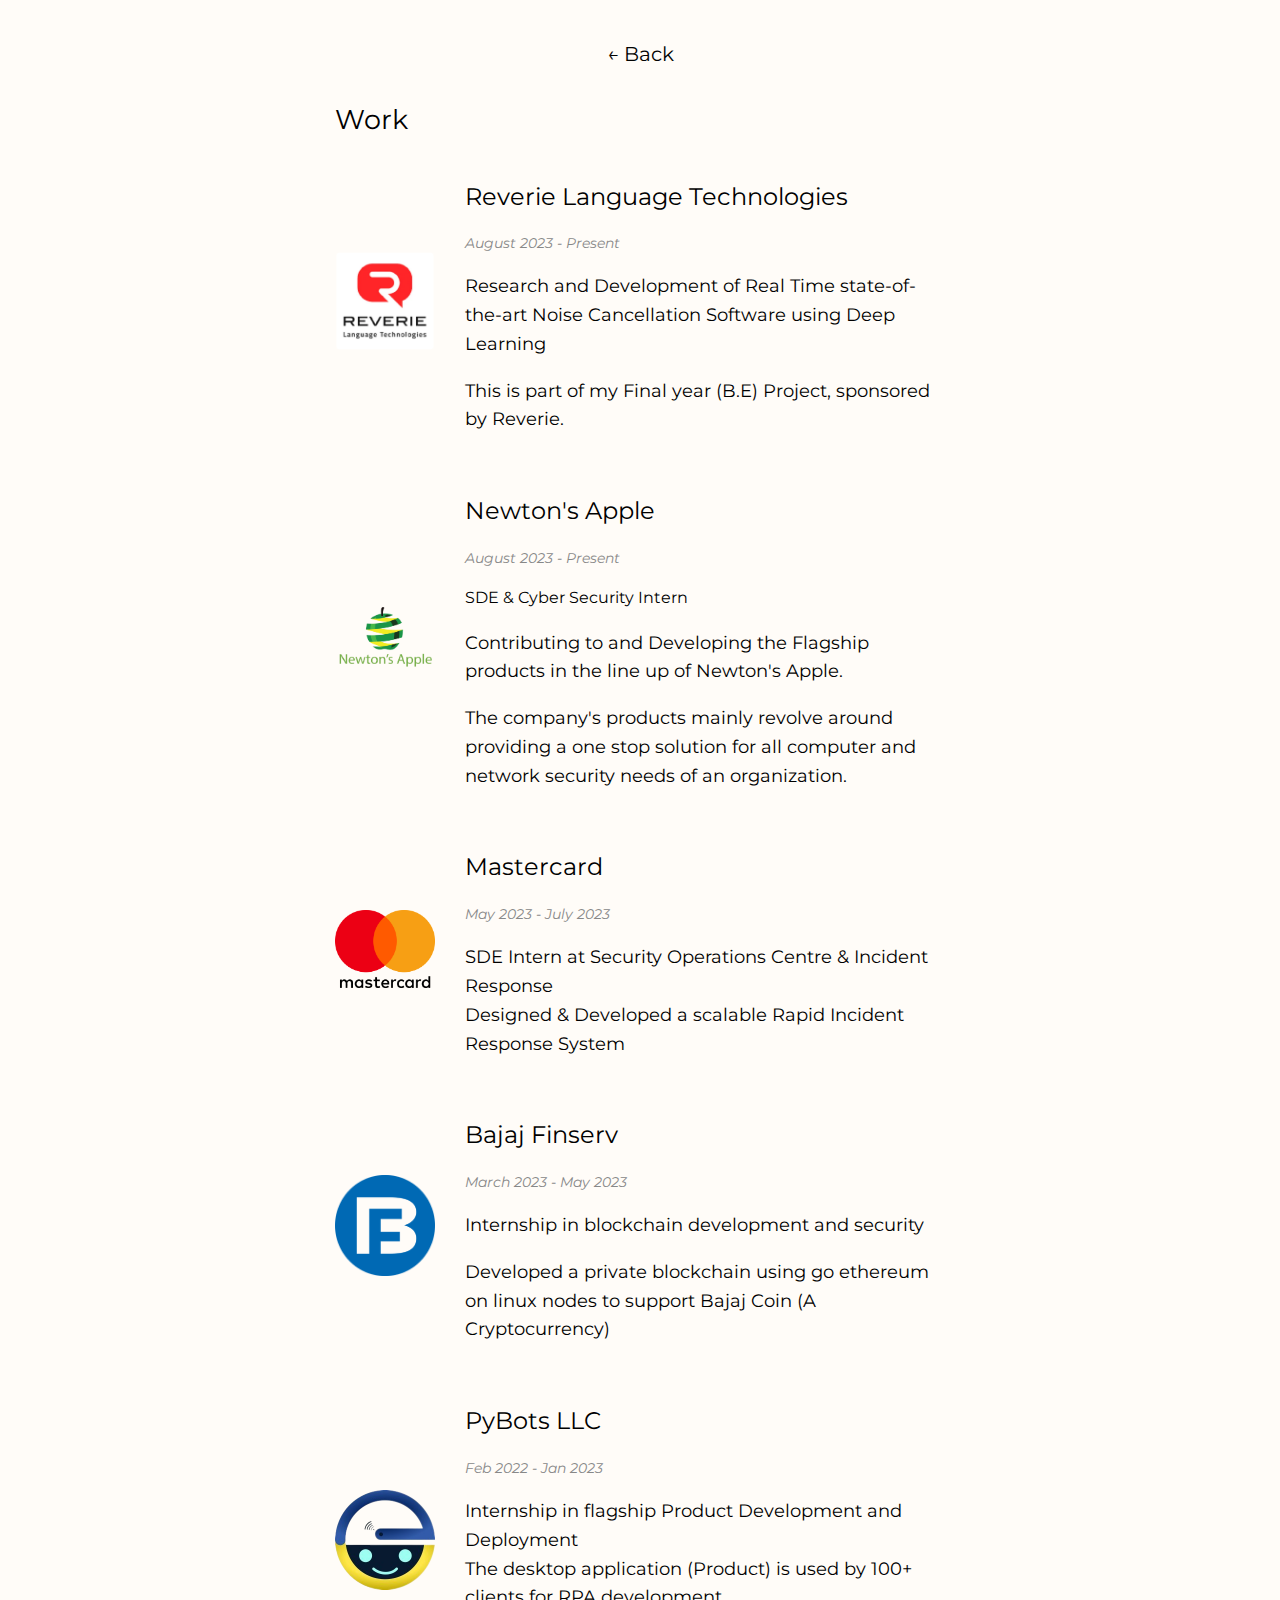
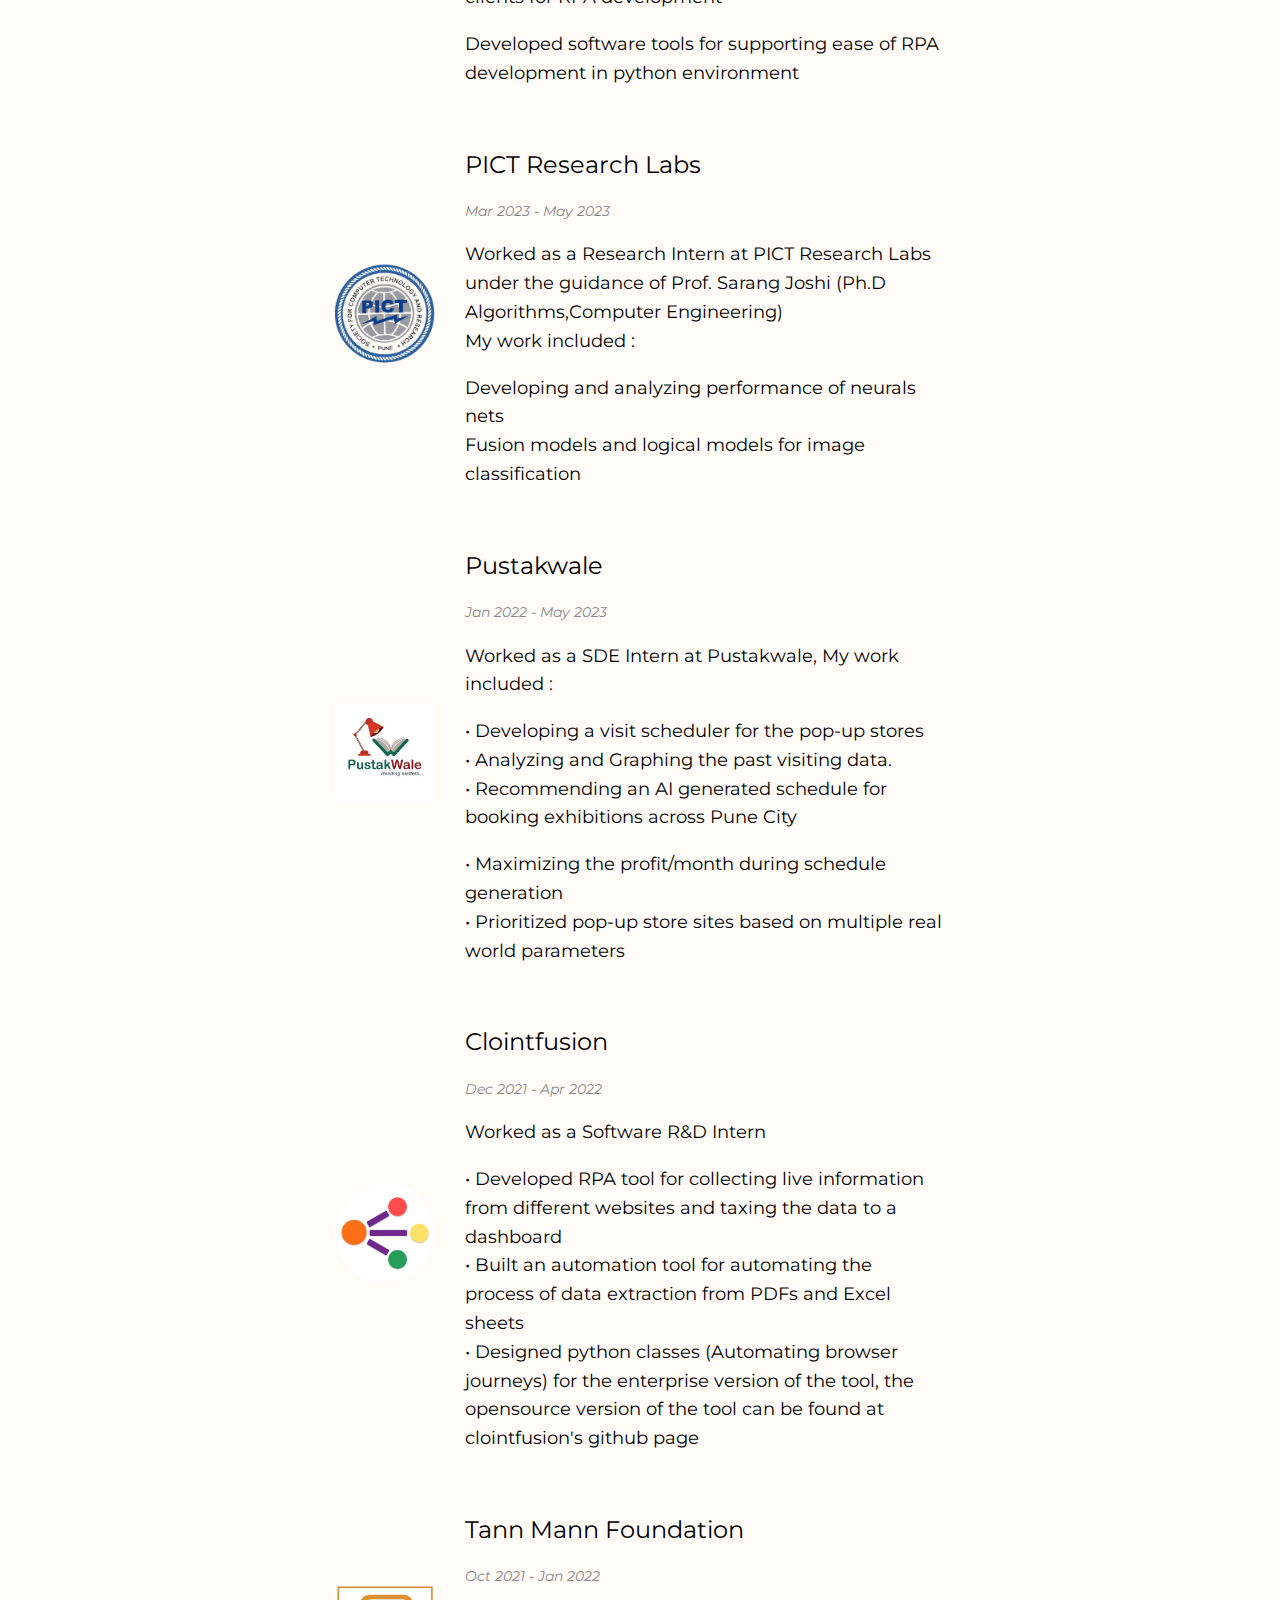
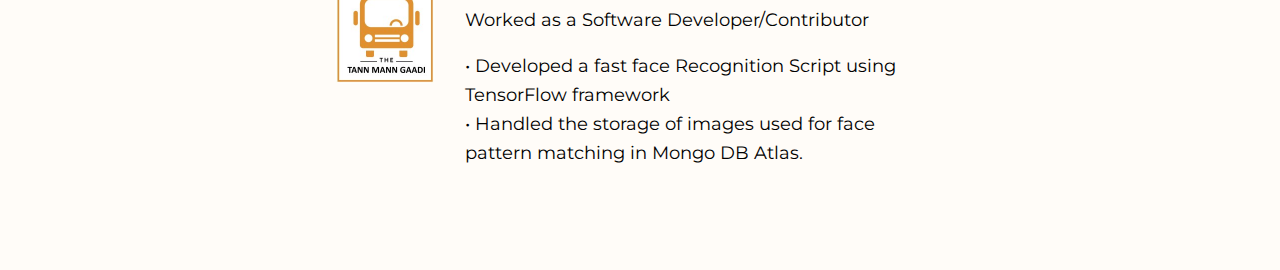
==== commit 82ca515c: "-fixes" ====
--- a/work.html
+++ b/work.html
@@ -99,6 +99,24 @@
         </div>
         <div class="card">
           <div class="logo">
+            <img src="images/pybots_logo.png" alt="PyBots LLC Logo" />
+          </div>
+          <div class="content">
+            <h2 class="name">PyBots LLC</h2>
+            <p class="duration">Feb 2022 - Jan 2023</p>
+            <p class="work-description">
+              Internship in flagship Product Development and Deployment <br />
+              The desktop application (Product) is used by 100+ clients for
+              RPA development
+            </p>
+            <p class="work-description">
+              Developed software tools for supporting ease of RPA development
+              in python environment
+            </p>
+          </div>
+        </div>
+        <div class="card">
+          <div class="logo">
             <img src="images/pict_logo.png" alt="pict Logo" />
           </div>
           <div class="content">
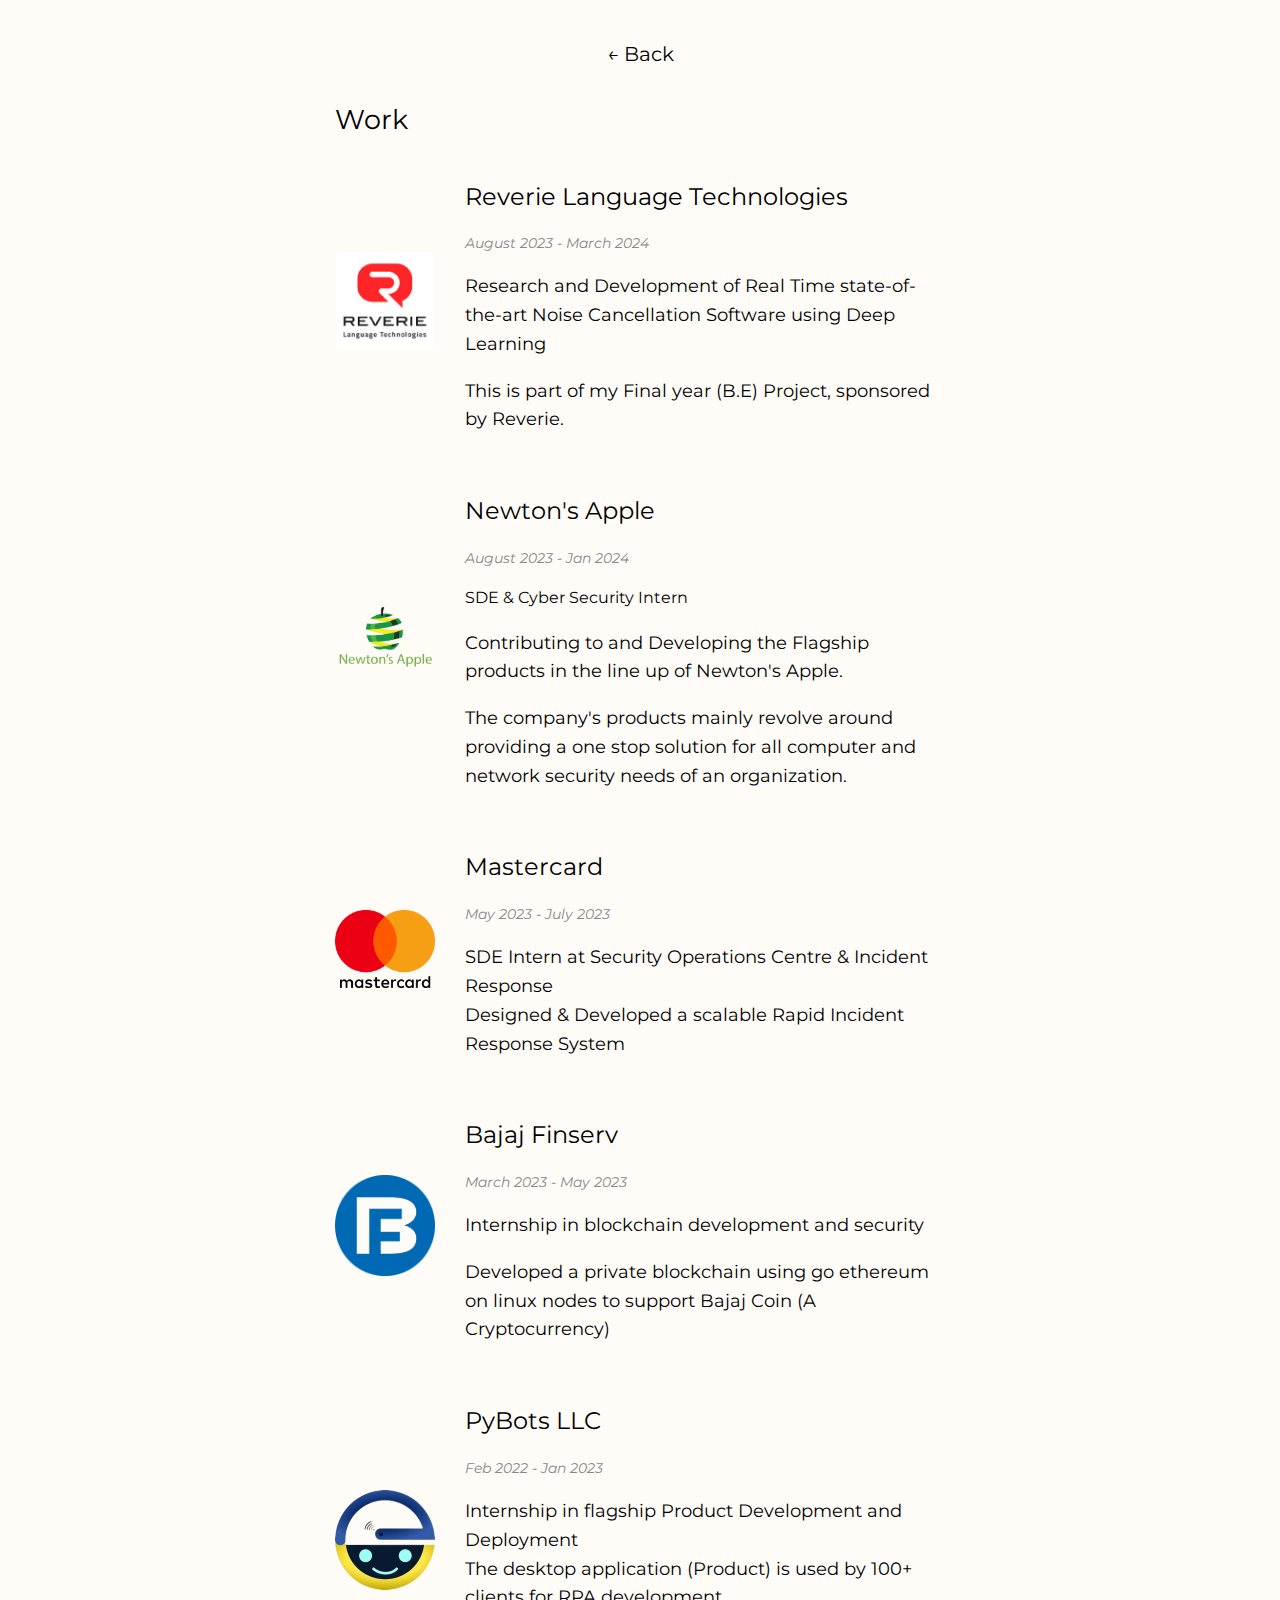
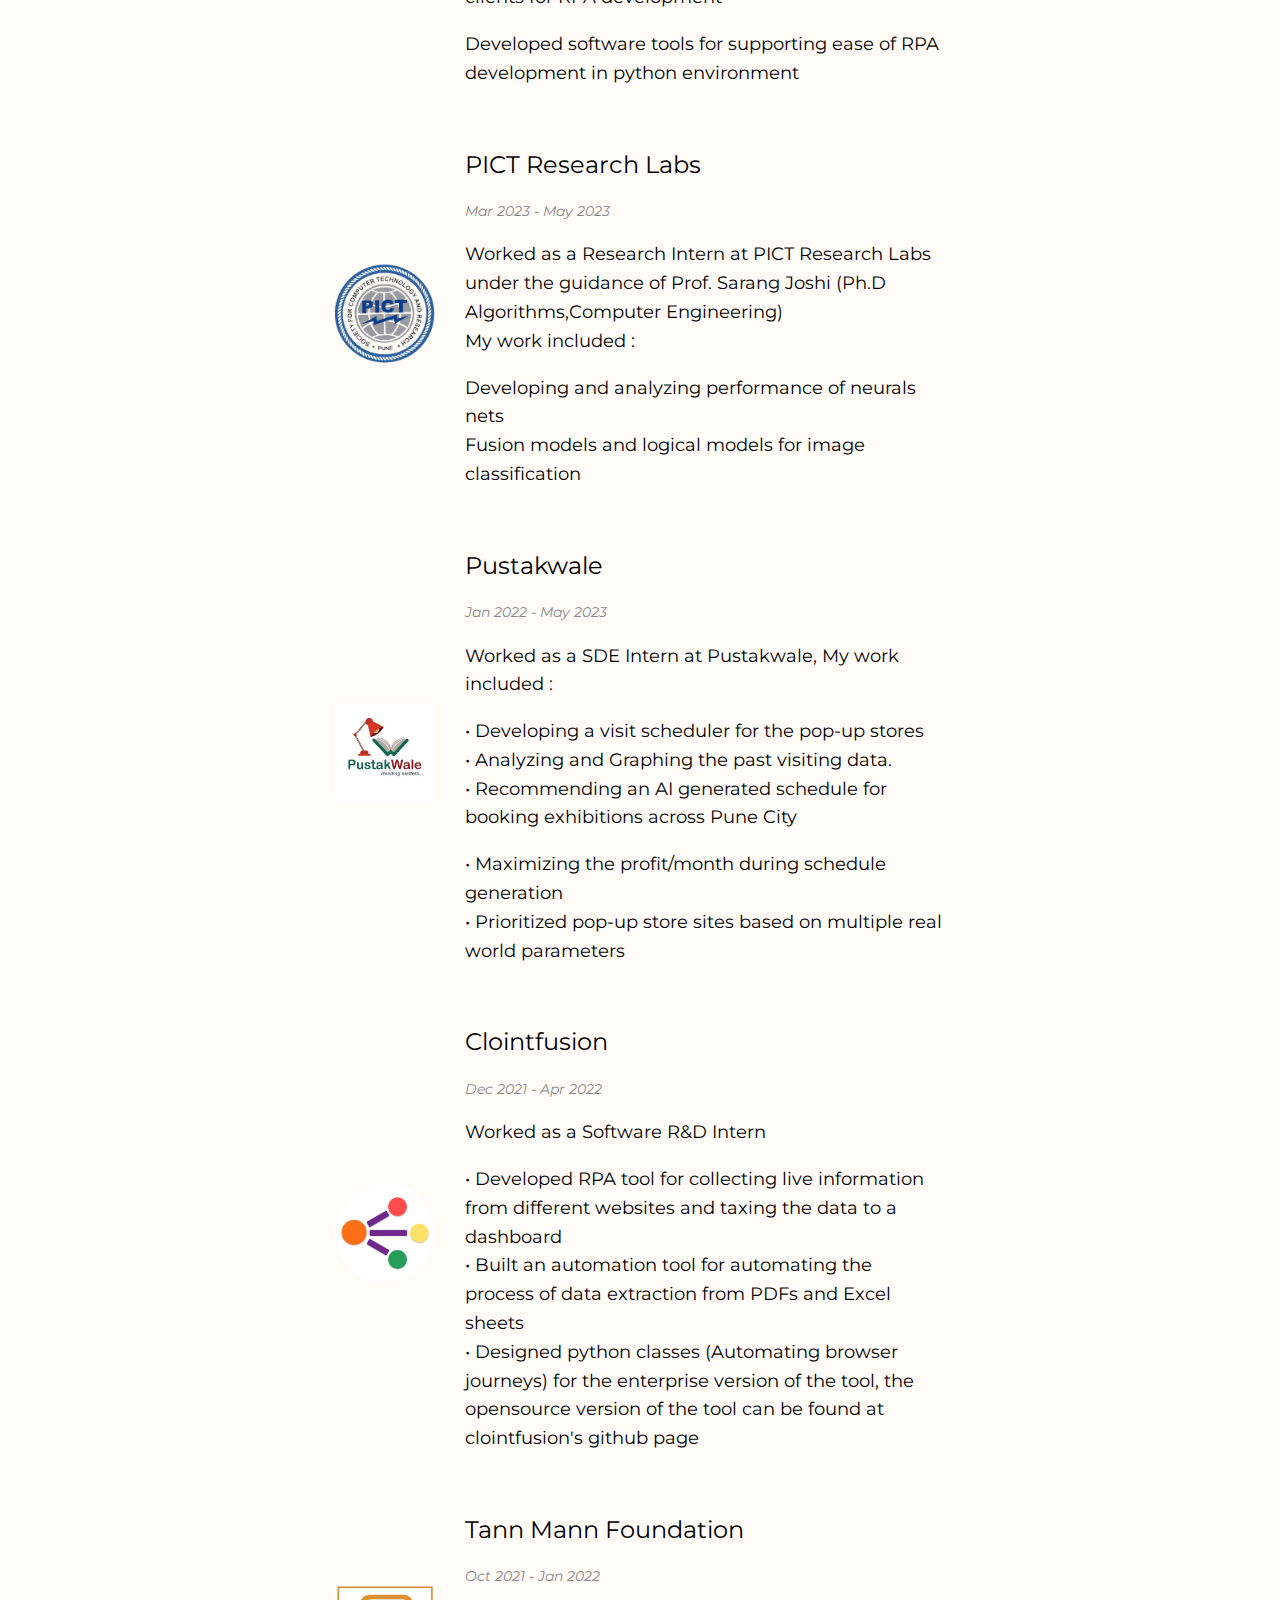
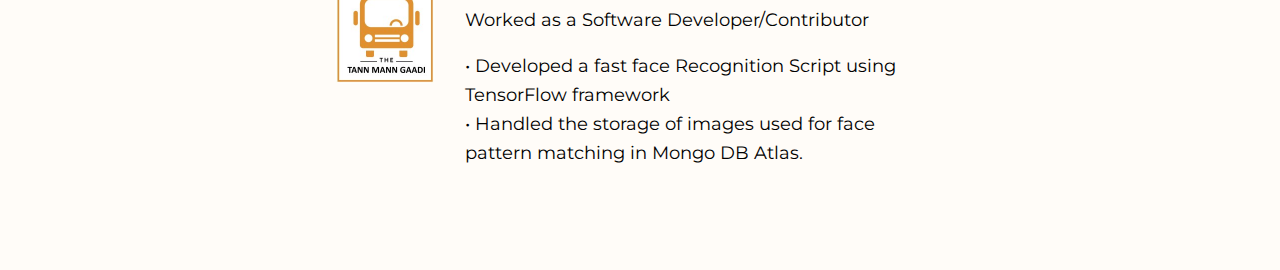
==== commit 25db0304: "-corrected pdf" ====
--- a/work.html
+++ b/work.html
@@ -37,7 +37,7 @@
           </div>
           <div class="content">
             <h2 class="name">Reverie Language Technologies</h2>
-            <p class="duration">August 2023 - Present</p>
+            <p class="duration">August 2023 - March 2024</p>
             <p class="work-description">
               Research and Development of Real Time state-of-the-art Noise Cancellation Software using Deep Learning
             </p>
@@ -53,7 +53,7 @@
           </div>
           <div class="content">
             <h2 class="name">Newton's Apple</h2>
-            <p class="duration">August 2023 - Present</p>
+            <p class="duration">August 2023 - Jan 2024</p>
             <p>
               SDE & Cyber Security Intern 
             </p>
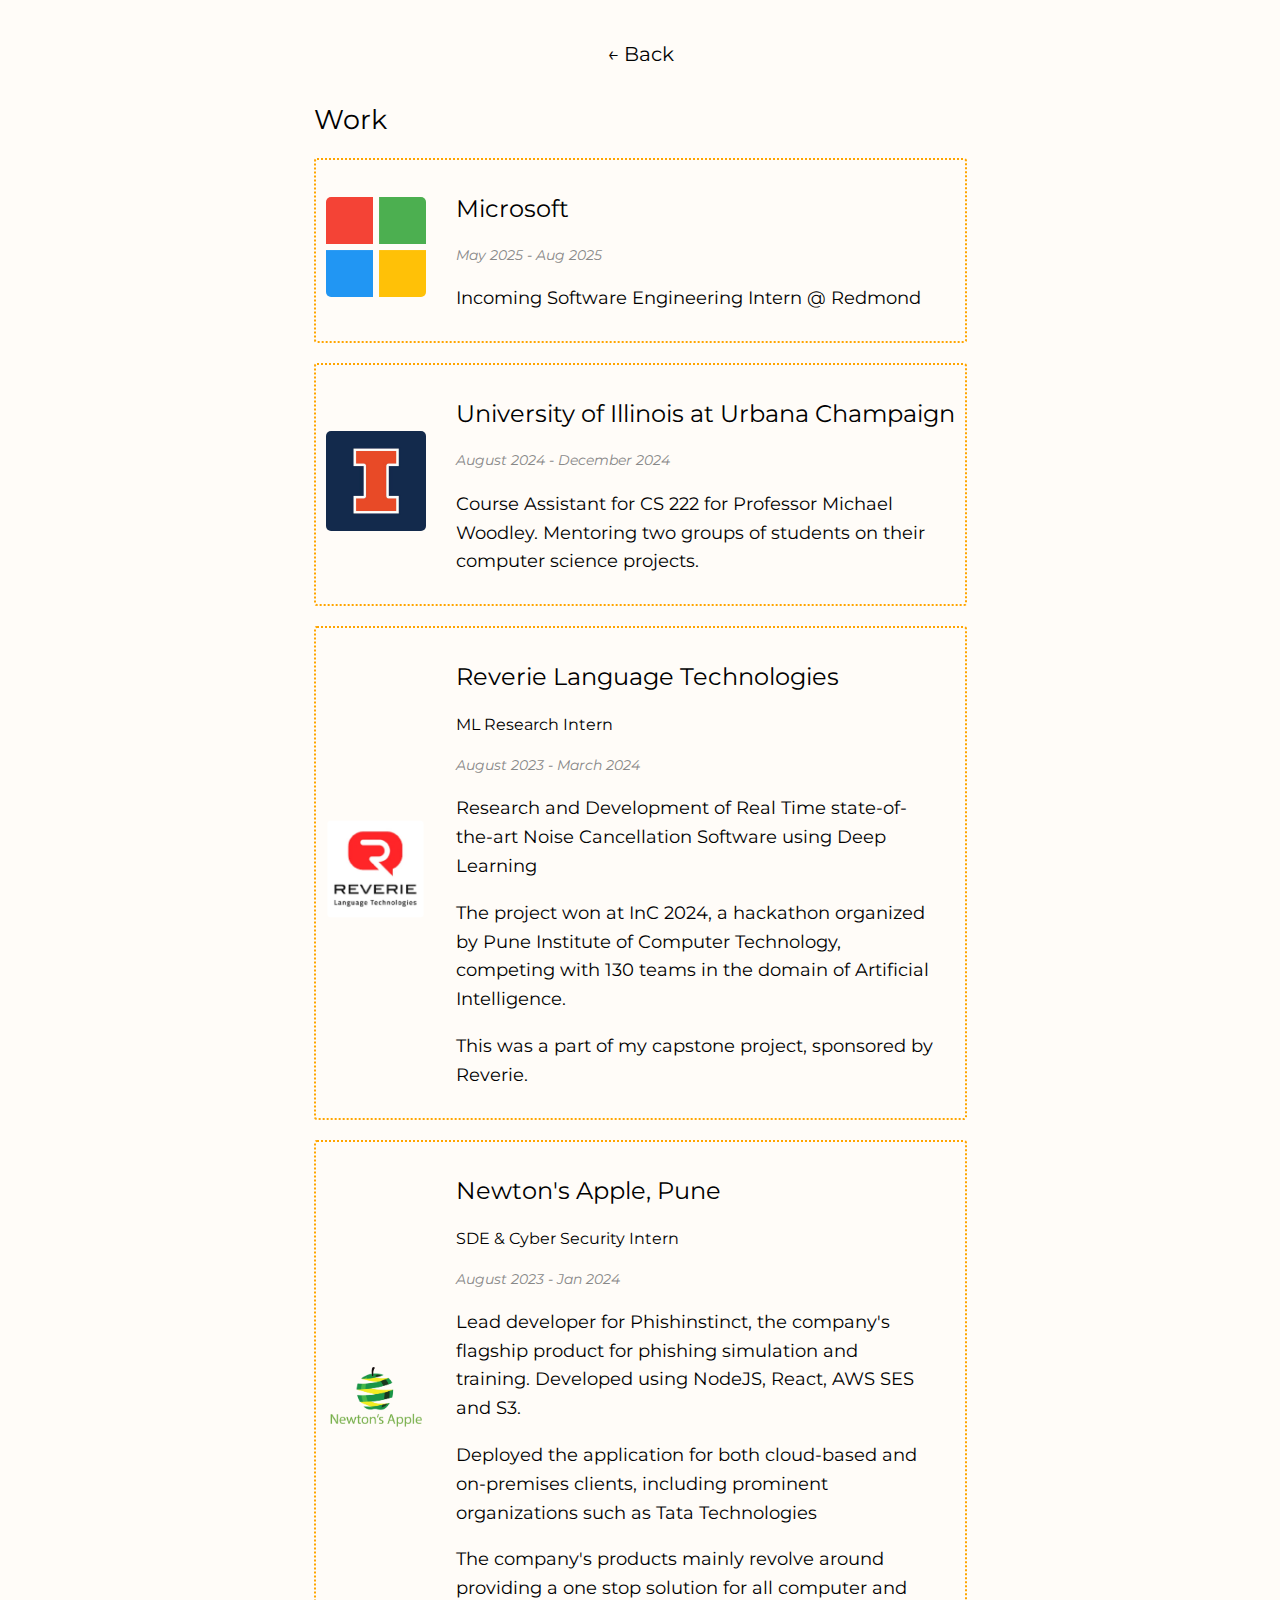
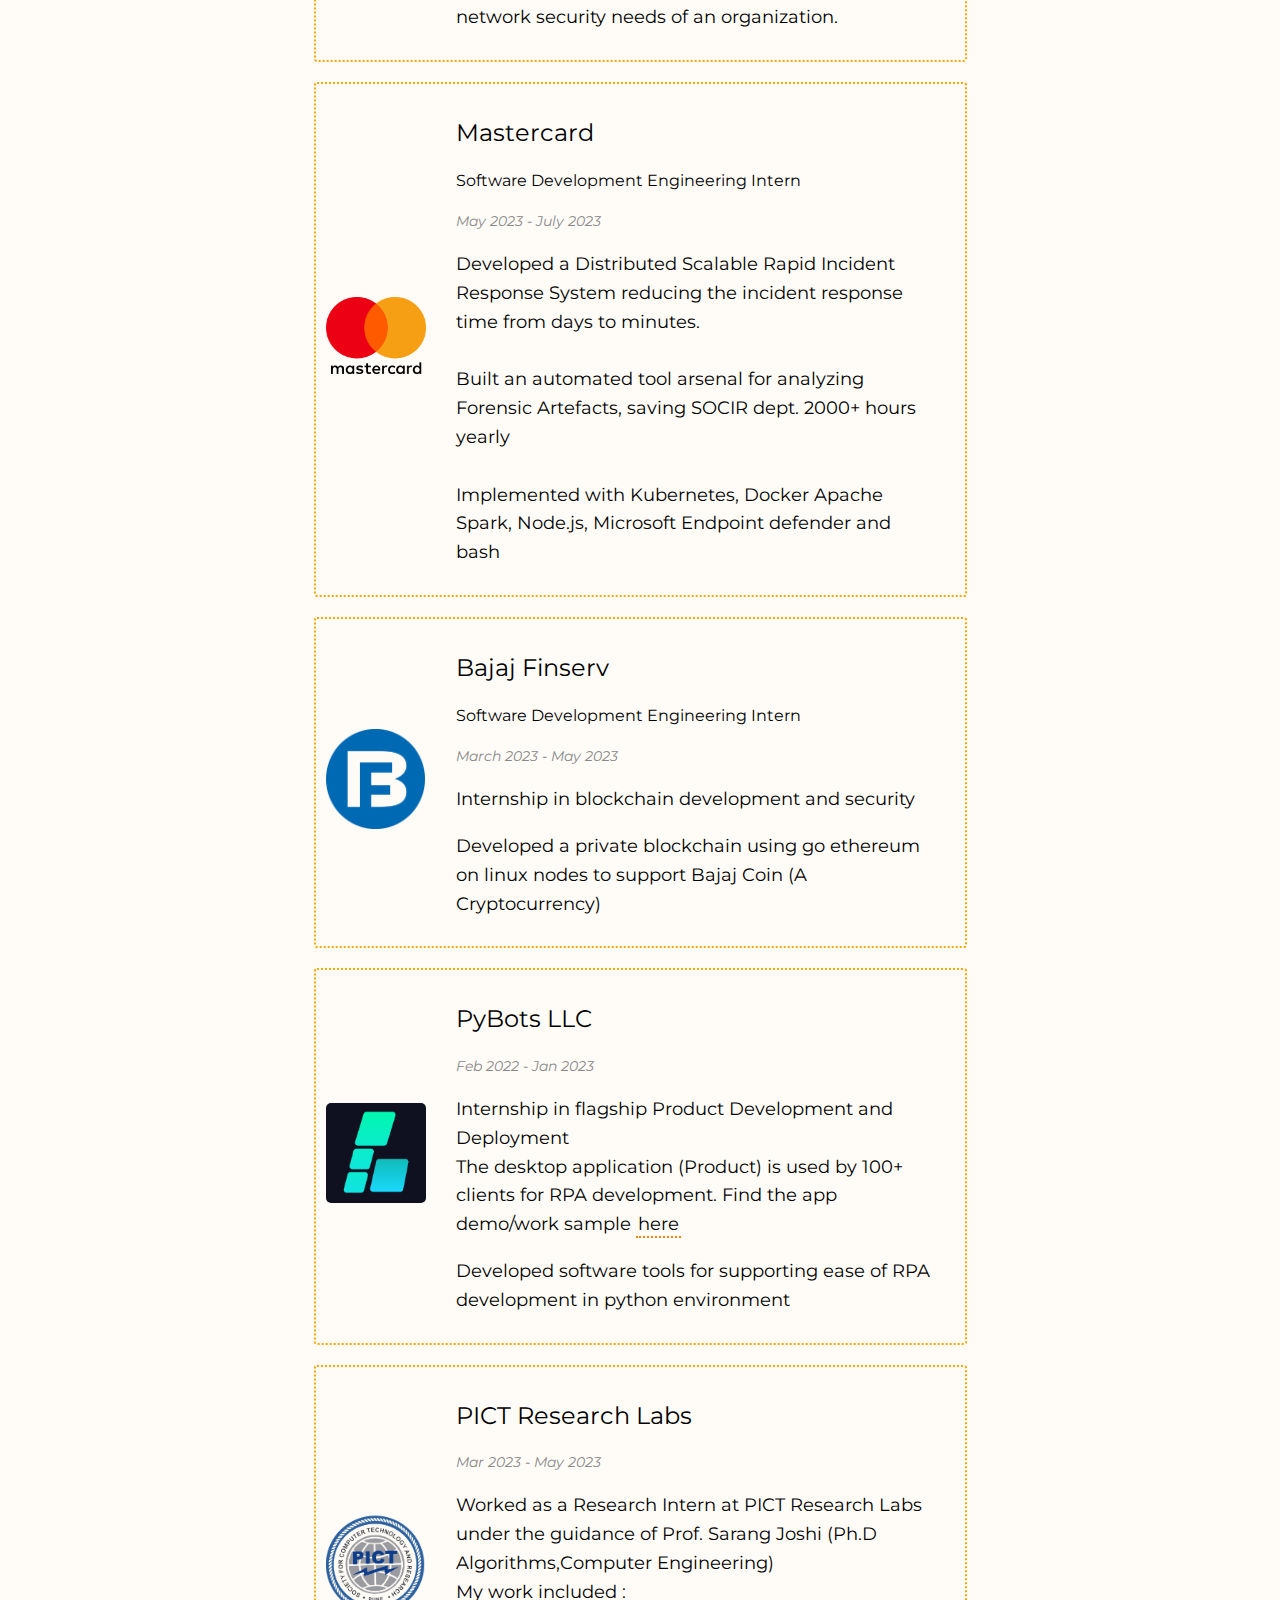
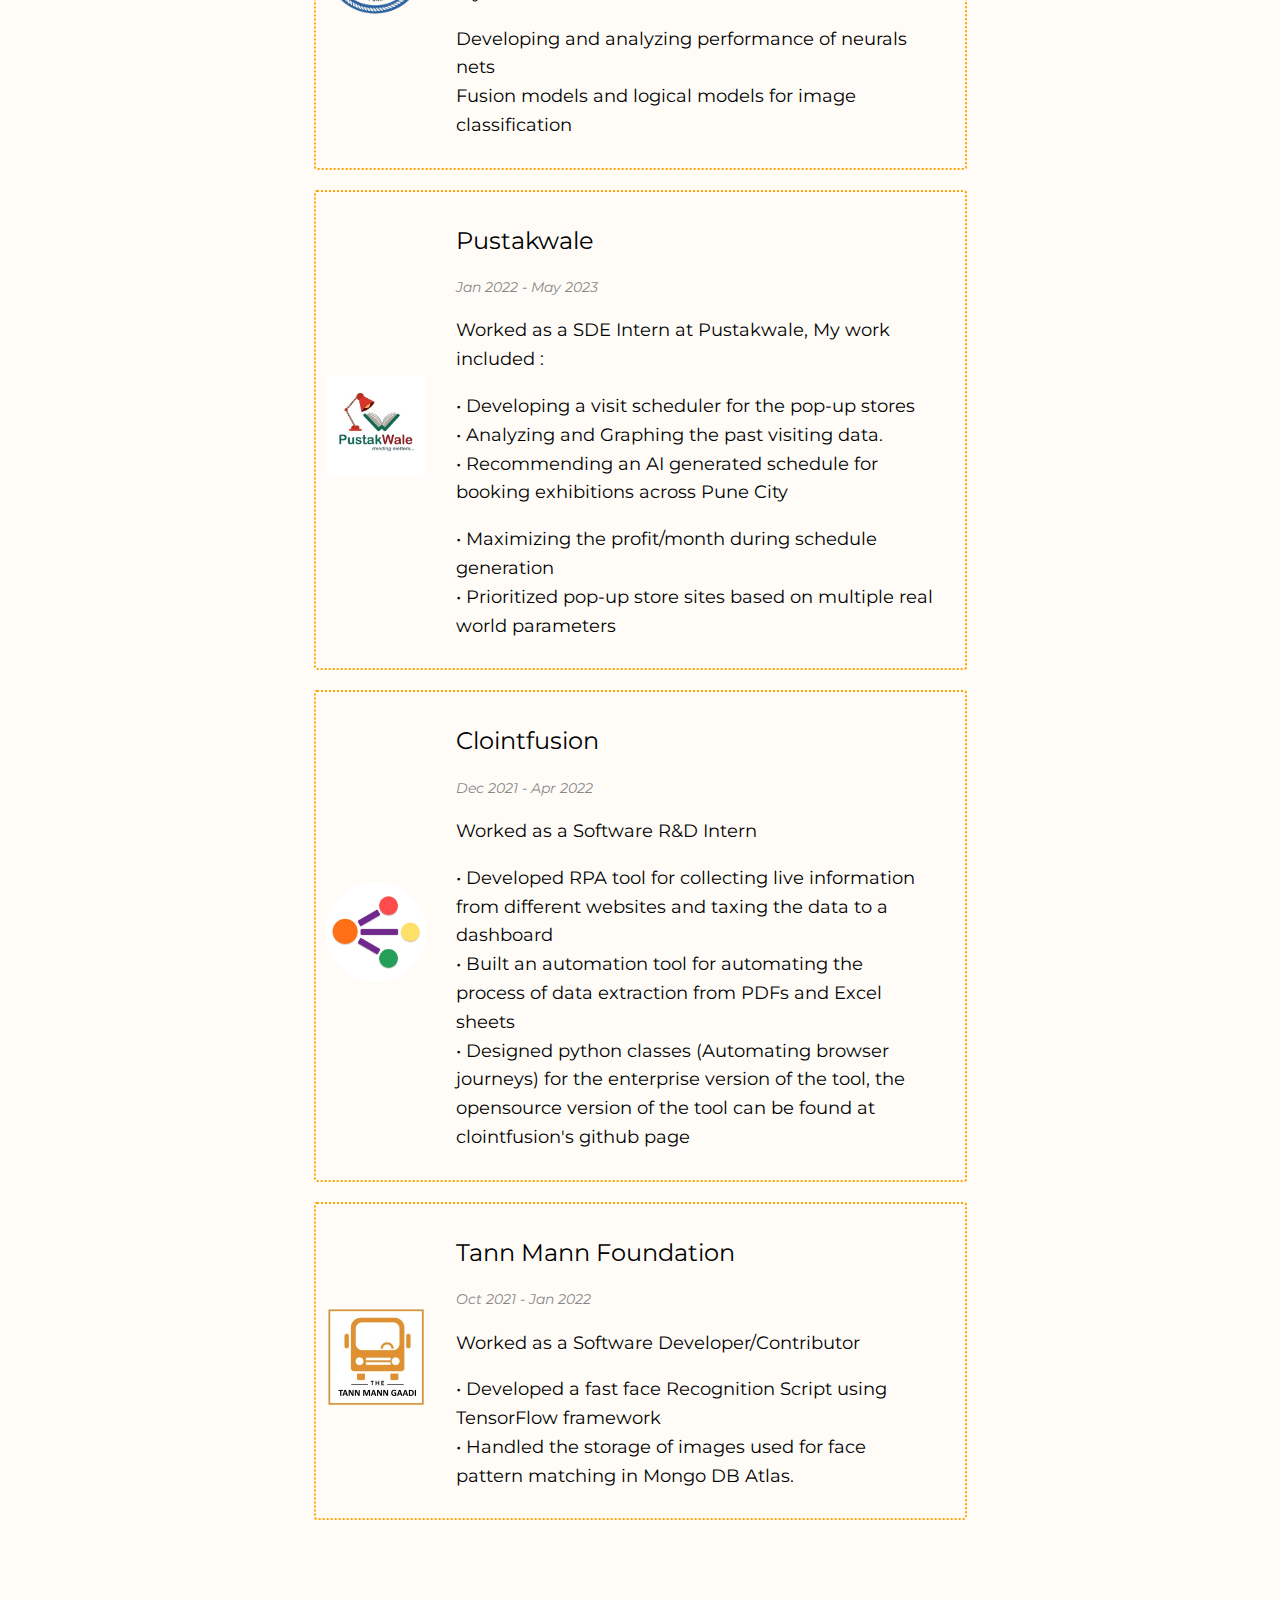
==== commit 3c2322fd: "-updates and fixes" ====
--- a/work.html
+++ b/work.html
@@ -3,7 +3,7 @@
   <head>
     <meta charset="UTF-8" />
     <meta name="viewport" content="width=device-width, initial-scale=1.0" />
-    <title>Sagar Abhyankar Portfolio</title>
+    <title>Sagar Abhyankar</title>
     <link
       href="https://fonts.googleapis.com/css2?family=Montserrat:wght@400;700&display=swap"
       rel="stylesheet"
@@ -22,6 +22,7 @@
     />
     <link rel="stylesheet" href="styles.css" />
     <link rel="icon" href="favicon.ico" type="image/x-icon" />
+    <link rel="icon" href="images/SA_icon.png" type="image/png" />
   </head>
 
   <main>
@@ -33,16 +34,50 @@
         </div>
         <div class="card">
           <div class="logo">
-            <img src="images/Reverie.png" alt="Reverie Language Technologies Logo" />
+            <img src="images/microsoft-logo-2.png" alt="UIUC Logo" />
+          </div>
+          <div class="content">
+            <h2 class="name">Microsoft</h2>
+            <p class="duration">May 2025 - Aug 2025</p>
+            <p class="work-description">
+             Incoming Software Engineering Intern @ Redmond
+            </p>
+          </div>
+        </div>
+        <div class="card">
+          <div class="logo">
+            <img src="images/uiuc_logo.jpg" alt="UIUC Logo" />
+          </div>
+          <div class="content">
+            <h2 class="name">University of Illinois at Urbana Champaign</h2>
+            <p class="duration">August 2024 - December 2024</p>
+            <p class="work-description">
+              Course Assistant for CS 222 for Professor Michael Woodley. Mentoring two groups of students on their computer science projects.
+            </p>
+          </div>
+        </div>
+        <div class="card">
+          <div class="logo">
+            <img
+              src="images/Reverie.png"
+              alt="Reverie Language Technologies Logo"
+            />
           </div>
           <div class="content">
             <h2 class="name">Reverie Language Technologies</h2>
+            <p>ML Research Intern</p>
             <p class="duration">August 2023 - March 2024</p>
             <p class="work-description">
-              Research and Development of Real Time state-of-the-art Noise Cancellation Software using Deep Learning
-            </p>
-            <p class = "work-description">
-              This is part of my Final year (B.E) Project, sponsored by Reverie.
+              Research and Development of Real Time state-of-the-art Noise
+              Cancellation Software using Deep Learning
+            </p>
+            <p class="work-description">
+              The project won at InC 2024, a hackathon organized by Pune Institute of Computer Technology, competing 
+              with 130 teams in the domain of Artificial Intelligence.
+            </p>
+            <p class="work-description">
+              This was a part of my capstone project, sponsored by
+              Reverie.
             </p>
           </div>
         </div>
@@ -52,32 +87,35 @@
             <img src="images/NewtonsApple.png" alt="Newtons Apple Logo" />
           </div>
           <div class="content">
-            <h2 class="name">Newton's Apple</h2>
+            <h2 class="name">Newton's Apple, Pune</h2>
+            <p>SDE & Cyber Security Intern</p>
             <p class="duration">August 2023 - Jan 2024</p>
-            <p>
-              SDE & Cyber Security Intern 
-            </p>
-            <p class="work-description">
-              Contributing to and Developing the Flagship products in the line up of Newton's Apple.
-            </p>
-            <p class="work-description">
-              The company's products mainly revolve around providing a one stop solution for all computer and network 
-              security needs of an organization.
-            </p>
-          </div>
-        </div>
-
+            <p class="work-description">
+              Lead developer for Phishinstinct, the company's flagship product for phishing simulation and training. Developed using NodeJS, React, AWS SES and S3.
+            </p>
+            <p class="work-description">
+              Deployed the application for both cloud-based and on-premises clients, including prominent organizations such as Tata Technologies
+            </p>
+            <p class="work-description">
+              The company's products mainly revolve around providing a one
+              stop solution for all computer and network security needs of an
+              organization.
+            </p>
+          </div>
+        </div>
         <div class="card">
           <div class="logo">
             <img src="images/mcard.png" alt="Mastercard Logo" />
           </div>
           <div class="content">
             <h2 class="name">Mastercard</h2>
+            <p>Software Development Engineering Intern</p>
             <p class="duration">May 2023 - July 2023</p>
-            <p class="work-description">
-              SDE Intern at Security Operations Centre & Incident Response
-              <br />
-              Designed & Developed a scalable Rapid Incident Response System
+            <p class="work-description">     
+    Developed a Distributed Scalable Rapid Incident Response System reducing the incident response time from days to minutes. <br>
+      <br>Built an automated tool arsenal for analyzing Forensic Artefacts, saving SOCIR dept. 2000+ hours yearly
+      <br><br>Implemented with Kubernetes, Docker Apache Spark, Node.js, Microsoft Endpoint defender and bash 
+    
             </p>
           </div>
         </div>
@@ -87,19 +125,20 @@
           </div>
           <div class="content">
             <h2 class="name">Bajaj Finserv</h2>
+            <p>Software Development Engineering Intern</p>
             <p class="duration">March 2023 - May 2023</p>
             <p class="work-description">
               Internship in blockchain development and security
             </p>
             <p class="work-description">
-              Developed a private blockchain using go ethereum on linux nodes to
-              support Bajaj Coin (A Cryptocurrency)
-            </p>
-          </div>
-        </div>
-        <div class="card">
-          <div class="logo">
-            <img src="images/pybots_logo.png" alt="PyBots LLC Logo" />
+              Developed a private blockchain using go ethereum on linux nodes
+              to support Bajaj Coin (A Cryptocurrency)
+            </p>
+          </div>
+        </div>
+        <div class="card">
+          <div class="logo">
+            <img src="images/PybotsImage.png" alt="PyBots LLC Logo" />
           </div>
           <div class="content">
             <h2 class="name">PyBots LLC</h2>
@@ -107,7 +146,7 @@
             <p class="work-description">
               Internship in flagship Product Development and Deployment <br />
               The desktop application (Product) is used by 100+ clients for
-              RPA development
+              RPA development. Find the app demo/work sample  <a href="https://www.youtube.com/watch?v=uJlAKqi6dz4&ab_channel=PyBOTsLLC%28EarlierknownasClointFusion%29" target="_blank" id="seeMoreLink">here</a> 
             </p>
             <p class="work-description">
               Developed software tools for supporting ease of RPA development
@@ -115,6 +154,7 @@
             </p>
           </div>
         </div>
+
         <div class="card">
           <div class="logo">
             <img src="images/pict_logo.png" alt="pict Logo" />
--- a/styles.css
+++ b/styles.css
@@ -1,20 +1,17 @@
-
-[data-theme="dark"] body{
-
+[data-theme="dark"] body {
   background-color: #131212;
   color: white;
 }
 
-
-[data-theme="dark"]  header {
+[data-theme="dark"] header {
   background-color: #181818;
-  color: #f1ecec; /* Text color for the header */
+  color: #f1ecec;
   padding: 1rem;
-  box-shadow:  0 3px 5px rgba(88, 54, 8, 0.1);
+  box-shadow: 0 3px 5px rgba(88, 54, 8, 0.1);
 }
 
 [data-theme="dark"] nav ul li a {
-  color: #e4ddddf1; /* Link color for the header */
+  color: #e4ddddf1;
   text-decoration: none;
   transition: cubic-bezier(1, 0, 0, 1) 0.15s;
 }
@@ -23,11 +20,10 @@
   font-size: 14px;
   color: #cecccc;
   font-style: italic;
-  font-family : 'Montserrat', sans-serif; 
+  font-family: "Montserrat", sans-serif;
   margin-bottom: 8px;
-  
-}
-[data-theme='light'] .back-button {
+}
+[data-theme="light"] .back-button {
   display: inline-flex;
   align-items: left;
   border: none;
@@ -37,7 +33,7 @@
   border-radius: 5px;
   cursor: pointer;
   font-size: 20px;
-  font-family: inherit; /* Use the same font as the page */
+  font-family: inherit;
 }
 
 [data-theme="dark"] .gpa {
@@ -45,7 +41,6 @@
   color: #cecdcd;
   font-style: italic;
 }
-
 
 [data-theme="dark"] #seeMoreLink {
   padding: 1px 2px;
@@ -53,10 +48,9 @@
   text-decoration: none;
   color: rgb(211, 209, 209);
   border-bottom: #ff8000 2px dotted;
-  
+
   cursor: pointer;
   transition: background-color 0.3s, color 0.3s;
-
 }
 
 [data-theme="dark"] #githublink {
@@ -64,26 +58,22 @@
   text-decoration: none;
   color: rgb(238, 235, 235);
   border-bottom: #ff8000 2px dotted;
-  
+
   cursor: pointer;
   transition: background-color 0.3s, color 0.3s;
-
-}
-
-
-[data-theme="dark"] .interests-toggle{
-   
+}
+
+[data-theme="dark"] .interests-toggle {
   background-color: transparent;
   text-decoration: none;
   color: rgb(216, 216, 216);
   border-bottom: #ff8000 2px dotted;
-  
+
   cursor: pointer;
   transition: background-color 0.3s, color 0.3s;
-
 }
 [data-theme="dark"] ::selection {
-  background-color:  rgb(80, 43, 0); /* Optional: change the text color inside the selection */
+  background-color: rgb(80, 43, 0);
 }
 
 [data-theme="dark"] .interest-card {
@@ -97,39 +87,39 @@
   box-shadow: 0 4px 6px rgba(255, 158, 79, 0.1);
 }
 
-html, body {
+html,
+body {
   overflow-x: hidden;
 }
 
 main {
-    padding: 2rem;
+  padding: 2rem;
 }
 
 section {
-    margin-bottom: 2rem;
+  margin-bottom: 2rem;
 }
 
 section h2 {
-    margin-bottom: 1rem;
+  margin-bottom: 1rem;
 }
 
 footer {
-    background-color: #1f1e1e;
-    color: #fff;
-    text-align: center;
-    font-size: smaller;
-}
-
+  background-color: #1f1e1e;
+  color: #fff;
+  text-align: center;
+  font-size: smaller;
+}
 
 body {
-    font-family: 'Montserrat', sans-serif;
-    margin: 0;
-    padding: 0;
-    line-height: 1.6;
-    display: flex;
-    flex-direction: column;
-    min-height: 100vh;
-    background-color: #fffcf8; /* Set the background color of the entire page to white */
+  font-family: "Montserrat", sans-serif;
+  margin: 0;
+  padding: 0;
+  line-height: 1.6;
+  display: flex;
+  flex-direction: column;
+  min-height: 100vh;
+  background-color: #fffcf8;
 }
 ::-webkit-scrollbar {
   width: 10px; /* Width of the scrollbar */
@@ -151,562 +141,487 @@
   background-color: #ff9100; /* Color of the scrollbar handle when being dragged */
 }
 
-
-
 header {
-    background-color: #f5f5f5d3; /* Off-white color - adjust the shade as desired */
-    color: #333; /* Text color for the header */
-    padding: 1rem;
-    box-shadow:  0 3px 5px rgba(88, 54, 8, 0.1);
+  background-color: #f5f5f5d3; /* Off-white color - adjust the shade as desired */
+  color: #333; /* Text color for the header */
+  padding: 1rem;
+  box-shadow: 0 3px 5px rgba(88, 54, 8, 0.1);
 }
 
 header h1 {
-    margin: 0;
-    font-size: 2rem;
-}
-nav{
-  
-    height: 25px;
-    text-align:  right;
-    padding : 10px ; 
- 
+  margin: 0;
+  font-size: 2rem;
+}
+nav {
+  height: fit-content;
+  text-align: right;
+  padding: 10px;
 }
 nav ul {
-    list-style: none;
-    margin: 0;
-    padding: 0;
+  list-style: none;
+  margin: 0;
+  padding: 0;
 }
 
 nav ul li {
-    display: inline;
-    margin-left: 1rem;
-    margin-top: 0rem;
+  display: inline;
+  margin-left: 1rem;
+  margin-top: 0rem;
 }
 
 nav ul li a {
-    color: #020202f1; /* Link color for the header */
-    text-decoration: none;
-    transition: cubic-bezier(1, 0, 0, 1) 0.15s;
+  color: #020202f1;
+  text-decoration: none;
+  transition: cubic-bezier(1, 0, 0, 1) 0.15s;
+  padding: 0px;
 }
 
 nav ul li a:hover {
-    color :#ff8000 ; 
-}
-
-.dark-mode-toggle{
-  padding: 0px; 
-  width: 0px;
-  height: 0px;
-  align-items: baseline;
-}
-.switch {
-  position: relative;
-  display: inline-block;
-  width: 60px;
-  height: 34px;
-}
-
-/* Hide the default checkbox input */
-.switch input {
-  display: none;
-}
-
-/* Customize the slider */
-.slider {
-  position: absolute;
-  top: 0;
-  left: 0;
-  right: 0;
-  bottom: 0;
-  background-color: #ccc; /* Background color when switch is off */
-  border-radius: 34px;
-  transition: background-color 0.3s;
-}
-
-/* Customize the slider's round knob */
-.slider:before {
-  padding: 0px; 
-  position: absolute;
-  content: "";
-  height: 26px;
-  width: 26px;
-  left: 4px;
-  bottom: 4px;
-  background-color: white;
-  border-radius: 50%;
+  color: #ff8000;
+}
+
+#name {
+  color: rgb(214, 162, 93);
+  font-size: auto;
+  font-weight: bold;
+  font-family: "Montserrat", sans-serif;
+  float: left;
+}
+
+#intro {
+  display: flex;
+  align-items: center;
+  justify-content: center;
+  margin-top: 20px;
+}
+
+.short-intro {
+  margin-right: 15px; /* Add some space between the description and the profile picture */
+
+  text-align: center;
+}
+
+.profile-picture {
+  max-width: 450px; /* Set the maximum width for the profile picture */
+}
+
+.profile-picture img {
+  display: block;
+  width: 300%;
+  border-radius: 5%; /* Apply a circular shape to the profile picture */
+
+  margin-left: 1px;
+
+  box-shadow: 0 8px 10px rgba(77, 41, 1, 0.3);
+}
+
+h1,
+h2,
+h3,
+h4,
+h5,
+h6 {
+  font-weight: normal; /* Set the font weight to normal (non-bold) */
+}
+
+.whitespace-before {
+  padding-left: 150px; /* Adjust the value as needed to add the desired whitespace before the <br> element */
+  /* or */
+  /* margin-top: 20px; */
+}
+
+.social-links {
+  display: flex;
+  justify-content: center; /* To center the elements horizontally */
+  align-items: center; /* To center the elements vertically */
+}
+
+.social-links a {
+  margin: 0 15px; /* Add some spacing between the elements */
+}
+
+.social-links i {
+  font-size: 30px; /* Adjust the icon size as needed */
+  color: rgb(214, 162, 93);
   transition: transform 0.3s;
 }
-
-/* Styles for the toggle switch when it's on (dark mode) */
-input:checked + .slider {
-  background-color: #ff8800; /* Background color when switch is on */
-}
-
-/* Styles for the round knob when switch is on (dark mode) */
-input:checked + .slider:before {
-  transform: translateX(26px);
-}
-
-
-
-#name {
-    color: rgb(214, 162, 93); 
-    font-size: auto;
-    font-weight: bold;
-    font-family: 'Montserrat', sans-serif;
-    float: left;
-
-   
-}
-
-
-#intro{
-    display: flex;
+.social-links a:hover i {
+  transform: scale(1.1); /* Increase the scale on hover to 1.2 (20% larger) */
+}
+#about {
+  margin-top: 480px;
+  display: flex;
+  flex-direction: column;
+  align-items: center;
+}
+
+.about__header {
+  display: flex;
+  justify-content: left;
+  font-size: large;
+  text-align: left;
+}
+.education__header {
+  display: flex;
+  justify-content: left;
+  font-size: large;
+  text-align: left;
+}
+
+.about__description {
+  display: flex;
+  flex-direction: column;
+  justify-content: left;
+  max-width: 600px;
+}
+.contact__description {
+  display: flex;
+  flex-direction: column;
+  justify-content: left;
+  max-width: 660px;
+}
+
+#large-text {
+  font-size: 30px;
+
+  text-align: center;
+}
+
+#gem {
+  float: left;
+  color: rgb(214, 162, 93);
+}
+
+@media screen and (max-width: 500px) {
+  #intro {
+    flex-direction: column-reverse;
     align-items: center;
     justify-content: center;
-    margin-top: 220px;
-    
-}
-
-
-.short-intro { 
-    margin-right: 15px; /* Add some space between the description and the profile picture */
-    
-    text-align: center;
-}
-
-.profile-picture {
-    max-width: 250px; /* Set the maximum width for the profile picture */
-}
-
-.profile-picture img {
-    display: block;
-    width: 100%;
-    border-radius: 5%; /* Apply a circular shape to the profile picture */
-
-    margin-left: 1px;
-    
-    box-shadow: 0 8px 10px rgba(77, 41, 1, 0.3);
-}
-
-h1, h2, h3, h4, h5, h6 {
-    font-weight: normal; /* Set the font weight to normal (non-bold) */
-}
-
-
-
-.whitespace-before {
-    padding-left: 150px; /* Adjust the value as needed to add the desired whitespace before the <br> element */
-    /* or */
-   /* margin-top: 20px; */
-}
-
-
-.social-links {
-    display: flex;
-    justify-content: center; /* To center the elements horizontally */
-    align-items: center; /* To center the elements vertically */
-}
-
-.social-links a {
-    margin: 0 15px; /* Add some spacing between the elements */
-   
-  }
-
-.social-links i {
-    font-size: 30px; /* Adjust the icon size as needed */
-    color: rgb(214, 162, 93); 
-    transition: transform 0.3s; 
-}
-.social-links a:hover i {
-  transform: scale(1.1); /* Increase the scale on hover to 1.2 (20% larger) */
-}
-#about{
-    margin-top:  480px;
+    margin-top: 50px;
+  }
+  nav {
+    height: fit-content;
+  }
+  #large-text {
+    font-size: 20px;
+    margin-top: 0px;
+    padding-top: 0%;
+  }
+  .tech-item img {
+    width: 40px !important;
+    height: auto;
+    border-radius: 5%;
+  }
+  .profile-picture {
+    max-width: 65%;
+    margin-bottom: 0px;
+    padding-bottom: 0%;
+  }
+  #about {
+    margin-top: 200px;
     display: flex;
     flex-direction: column;
     align-items: center;
-    
-}
-
-.about__header{
-
-    display: flex;
-    justify-content: left;
-    font-size: large;
-    text-align: left;
-}
-.education__header{
-    display: flex;
-    justify-content: left;
-    font-size: large;
-    text-align: left;
-}
-
-.about__description{
-    display: flex;
-    flex-direction: column;
-    justify-content: left;
-    max-width: 600px;
-}
-.contact__description{
-  display: flex;
-  flex-direction: column;
-  justify-content: left;
-  max-width: 660px;
-}
-
-#large-text{
-   
-    font-size: 30px;
-   
-    text-align: center;
-
-}
-
-#gem {
-    float : left; 
-    color: rgb(214, 162, 93); 
-}
-
-@media screen and (max-width: 500px) {
-    #intro {
-        flex-direction: column-reverse;
-        align-items: center;
-        justify-content: center;
-        margin-top: 50px; /* Stack the elements vertically when compressed */
-    }
-    nav{
-      height: fit-content;
-    }
-    #large-text{
-        font-size: 20px;
-        margin-top: 0px;
-        padding-top: 0%;
-    }
-    .tech-item img {
- 
-      width: 40px !important;
-      height: auto;
-      border-radius: 5%;
-     
-    }
-    .profile-picture {
-        max-width: 35%; /* Remove the max-width on smaller screens to take full width */
-        margin-bottom: 0px;
-        padding-bottom: 0%;
-    }
-    #about {
-        margin-top:  200px;
-        display: flex;
-        flex-direction: column;
-        align-items: center;
-    }
-    #short-intro{
-        margin-top: 0px;
-        padding-top: 0%;
-    }
-    .interest-card {
-      display: flex;
-      flex-direction: column;
-      align-items: center;
-      flex-wrap: wrap;
-      border-radius: 10px;
-      padding: 20px;
-      max-width: 300px;
-      box-shadow: 0 1px 2px rgba(0, 0, 0, 0.1);
-    }
-    
-    .interest-image img {
-      width: auto;
-      
-      border-radius: 10px;
-      height: 120px !important;
-    }
-    .interest-heading {
-      font-size: 18px;
-      margin-bottom: 10px;
-  
-    }
-    
-    .interest-text {
-      text-align: center;
-      margin-top: 10px;
-    }
-    
-    .interest-text p {
-      font-size: 10px !important;
-      line-height: 1;
-    }
-}
-
-#Education{
-    display: flex;
-    flex-direction: column;
-    align-items: center;
-
-    
-}
-#Work{
-    display: flex;
-    flex-direction: column;
-    align-items: center;
-
-    
-}
-#Interests{
-  display: flex;
-  flex-wrap: wrap;
-  flex-direction: column;
-  align-items: center;
-
-  
-}
-#Contact{
-  display: flex;
-  flex-direction: column;
-  align-items: center;
-
-  
-}
-#Projects{
-  display: flex;
-  flex-direction: column;
-  align-items: center;
-}
-
-.project-card{
- 
-    display: flex;
-    align-items: center;
-    border-radius: 3px;
-    margin-bottom: 20px;
-  
-  
-}
-
-
-.card {
-    display: flex;
-    align-items: center;
-    border-radius: 3px;
-    margin-bottom: 20px;
-  }
-  
-  .logo {
-    flex: 0 0 auto;
-  
-    margin-right: 30px;
-  }
-  
-  .logo img {
-    max-width: 100px; /* Set the maximum width to maintain aspect ratio */
-    height: auto; 
-    border-radius: 5%;
-  }
-  
-  .content {
-    flex: 1;
-    
-  }
-  
-  .name {
-    font-size: 24px;
-   
-  }
-  
-  .duration {
-    font-size: 14px;
-    color: #888;
-    font-style: italic;
-    font-family : 'Montserrat', sans-serif; 
-    margin-bottom: 8px;
-    
-  }
-
-  
-  .description {
-    font-size: 20px;
-    margin-bottom: 8px;
-    max-width: 480px;
-  }
-    
-  .work-description {
-    font-size: 18px;
-    max-width: 480px;
-  }
-  
-  .gpa {
-    font-size: 14px;
-    color: #888;
-    font-style: italic;
-  }
-  .see-more {
-    margin-top: 20px;
-
-  }
-  
-  #seeMoreLink {
-    padding: 1px 2px;
-    background-color: transparent;
-    text-decoration: none;
-    color: black;
-    border-bottom: #ff8000 2px dotted;
-    
-    cursor: pointer;
-    transition: background-color 0.3s, color 0.3s;
-
-  }
-
-  
-  #githublink {
-    background-color: transparent;
-    text-decoration: none;
-    color: black;
-    border-bottom: #ff8000 2px dotted;
-    
-    cursor: pointer;
-    transition: background-color 0.3s, color 0.3s;
-
-  }
-  #githublink:hover {
-    
-    color: orange;
-  }
-
-  
-  #seeMoreLink:hover {
-    
-    color: orange;
-  }
-
-
-  ::selection {
-    background-color:  rgb(247, 213, 169); /* Optional: change the text color inside the selection */
-  }
-
-
-
-  #tech-stack {
-    display: flex;
-    align-items: center;
-    justify-content: center;
-    flex-direction: column;
-    
-  }
-  .tech_stack__header{
-
-    display: flex;
-    justify-content: left;
-    font-size: large;
-    text-align: left;
-}
-  
-  .tech-item {
-    padding: 16px;
-    transition: transform 0.3s;
-    
-
-  }
-  .items-wrapper{
-    
-    display: flex;
-    flex-wrap: wrap;
-    max-width: 700px;
-
-  }
-  .tech-item img {
- 
-    width: 90px;
-    height: auto;
-    border-radius: 5%;
-   
-  }
-  
-  .tech-name {
-    position: absolute;
-    bottom: -8px;
-    left: 50%;
-    transform: translateX(-50%);
-    background-color: rgba(245, 176, 72, 0.8);
-    color: #000000;
-    padding: 4px 8px;
-    border-radius: 4px;
-    font-size: 14px;
-    opacity: 0;
-    pointer-events: none;
-    transition: opacity 0.3s;
-    white-space: pre;
-  }
-  
-  .tech-item:hover {
-    transform: scale(1.1);
-  }
-  
-  .tech-item:hover .tech-name {
-    opacity: 1;
-  }
-
+  }
+  #short-intro {
+    margin-top: 0px;
+    padding-top: 0%;
+  }
   .interest-card {
     display: flex;
     flex-direction: column;
     align-items: center;
     flex-wrap: wrap;
     border-radius: 10px;
-    padding: 30px;
-    max-width: 600px;
+    padding: 5px !important;
+    max-width: 300px;
     box-shadow: 0 1px 2px rgba(0, 0, 0, 0.1);
   }
-  
+
   .interest-image img {
     width: auto;
-    object-fit: cover;
+
     border-radius: 10px;
-    height: 300px
+    height: 120px !important;
   }
   .interest-heading {
     font-size: 18px;
     margin-bottom: 10px;
-
-  }
-  
+  }
+
   .interest-text {
     text-align: center;
     margin-top: 10px;
   }
-  
+
   .interest-text p {
+    font-size: 13px !important;
+    line-height: 1;
+  }
+  .project-card {
+    display: flex;
+    align-items: center;
+    border-radius: 3px;
+    margin-bottom: 20px;
+  }
+}
+
+#Education {
+  display: flex;
+  flex-direction: column;
+  align-items: center;
+}
+#Work {
+  display: flex;
+  flex-direction: column;
+  align-items: center;
+}
+#Interests {
+  display: flex;
+  flex-wrap: wrap;
+  flex-direction: column;
+  align-items: center;
+}
+#Contact {
+  display: flex;
+  flex-direction: column;
+  align-items: center;
+}
+#Projects {
+  display: flex;
+  flex-direction: column;
+  align-items: center;
+}
+@media screen and (max-width: 500px) {
+  .card {
+    flex-direction: column;
+    align-items: flex-start;
+    border-bottom: 2px dotted #313130;
+  }
+
+  .logo {
+    margin-right: 0;
+    margin-bottom: 10px;
+  }
+
+  .name {
+    font-size: 20px;
+    margin-right: 0; /* Remove the right margin on smaller devices */
+    margin-bottom: 8px;
+  }
+
+  .content {
+    display: flex;
+    flex-direction: column;
+    align-items: flex-start;
+  }
+
+  .description {
     font-size: 16px;
-    line-height: 1.5;
-  }
-
-  .interests-toggle{
-   
-      background-color: transparent;
-      text-decoration: none;
-      color: black;
-      border-bottom: #ff8000 2px dotted;
-      
-      cursor: pointer;
-      transition: background-color 0.3s, color 0.3s;
-  
-  }
-  .interests-content {
-    max-height: 0;
-    overflow: hidden;
-    transition: max-height 1s ease;
-  }
-  .interests-content.show {
-    max-height: 3000px;
-    
-  }
-
-  .interests-toggle:hover {
-      
-    color: orange;
-  }
-
-  /* Style for the back button container */
+    max-width: none;
+  }
+}
+
+.card {
+  display: flex;
+  align-items: center;
+  border-radius: 3px;
+  margin-bottom: 20px;
+  border: 2px dotted orange; /* Adds a small dotted orange border */
+  padding: 10px; /* Optional: Ensures content does not touch the border */
+}
+
+.logo {
+  flex: 0 0 auto;
+
+  margin-right: 30px;
+}
+
+.logo img {
+  max-width: 100px; /* Set the maximum width to maintain aspect ratio */
+  height: auto;
+  border-radius: 5%;
+}
+
+.content {
+  flex: 1;
+}
+
+.name {
+  font-size: 24px;
+}
+
+.duration {
+  font-size: 14px;
+  color: #888;
+  font-style: italic;
+  font-family: "Montserrat", sans-serif;
+  margin-bottom: 8px;
+}
+
+.description {
+  font-size: 20px;
+  margin-bottom: 8px;
+  max-width: 480px;
+}
+
+.work-description {
+  font-size: 18px;
+  max-width: 480px;
+}
+
+.gpa {
+  font-size: 14px;
+  color: #888;
+  font-style: italic;
+}
+.see-more {
+  margin-top: 20px;
+}
+
+#seeMoreLink {
+  padding: 1px 2px;
+  background-color: transparent;
+  text-decoration: none;
+  color: black;
+  border-bottom: #ff8000 2px dotted;
+
+  cursor: pointer;
+  transition: background-color 0.3s, color 0.3s;
+}
+
+#githublink {
+  background-color: transparent;
+  text-decoration: none;
+  color: black;
+  border-bottom: #ff8000 2px dotted;
+
+  cursor: pointer;
+  transition: background-color 0.3s, color 0.3s;
+}
+#githublink:hover {
+  color: orange;
+}
+
+#seeMoreLink:hover {
+  color: orange;
+}
+
+::selection {
+  background-color: rgb(
+    247,
+    213,
+    169
+  ); /* Optional: change the text color inside the selection */
+}
+
+#tech-stack {
+  display: flex;
+  align-items: center;
+  justify-content: center;
+  flex-direction: column;
+}
+.tech_stack__header {
+  display: flex;
+  justify-content: left;
+  font-size: large;
+  text-align: left;
+}
+
+.tech-item {
+  padding: 16px;
+  transition: transform 0.3s;
+}
+.items-wrapper {
+  display: flex;
+  flex-wrap: wrap;
+  max-width: 700px;
+}
+.tech-item img {
+  width: 90px;
+  height: auto;
+  border-radius: 5%;
+}
+
+.tech-name {
+  position: absolute;
+  bottom: -8px;
+  left: 50%;
+  transform: translateX(-50%);
+  background-color: rgba(245, 176, 72, 0.8);
+  color: #000000;
+  padding: 4px 8px;
+  border-radius: 4px;
+  font-size: 14px;
+  opacity: 0;
+  pointer-events: none;
+  transition: opacity 0.3s;
+  white-space: pre;
+}
+
+.tech-item:hover {
+  transform: scale(1.1);
+}
+
+.tech-item:hover .tech-name {
+  opacity: 1;
+}
+
+.interest-card {
+  display: flex;
+  flex-direction: column;
+  align-items: center;
+  flex-wrap: wrap;
+  border-radius: 10px;
+  padding: 30px;
+  max-width: 600px;
+  box-shadow: 0 1px 2px rgba(0, 0, 0, 0.1);
+}
+
+.interest-image img {
+  width: auto;
+  object-fit: cover;
+  border-radius: 10px;
+  height: 300px;
+}
+.interest-heading {
+  font-size: 18px;
+  margin-bottom: 10px;
+}
+
+.interest-text {
+  text-align: center;
+  margin-top: 10px;
+}
+
+.interest-text p {
+  font-size: 16px;
+  line-height: 1.5;
+}
+
+.interests-toggle {
+  background-color: transparent;
+  text-decoration: none;
+  color: black;
+  border-bottom: #ff8000 2px dotted;
+
+  cursor: pointer;
+  transition: background-color 0.3s, color 0.3s;
+}
+.interests-content {
+  max-height: 0;
+  overflow: hidden;
+  transition: max-height 1s ease;
+}
+.interests-content.show {
+  max-height: 3000px;
+}
+
+.interests-toggle:hover {
+  color: orange;
+}
+
+/* Style for the back button container */
 /* Style for the back button container */
 .back-button {
   display: inline-flex;
@@ -723,37 +638,71 @@
 .back-button:hover {
   color: #ffa850;
 }
-
-
-
-
-  .confetti {
-    position: absolute;
-    top: 0;
-    left: 0;
-    width: 100%;
-    height: 100%;
-    pointer-events: none;
-    overflow: hidden;
-    z-index: 999;
-  }
-  
-  .confetti-particle {
-    position: absolute;
-    width: 10px;
-    height: 20px;
-    border-radius: 50%;
-    animation: confetti-fall 5s ease-out;
-  }
-  
-  /* Keyframes for the confetti animation */
-  @keyframes confetti-fall {
-    0% {
-      transform: translateY(0) rotate(0);
-      opacity: 1;
-    }
-    100% {
-      transform: translateY(100vh) rotate(360deg);
-      opacity: 0;
-    }
-  }+.confetti {
+  position: absolute;
+  top: 0;
+  left: 0;
+  width: 100%;
+  height: 100%;
+  pointer-events: none;
+  overflow: hidden;
+  z-index: 999;
+}
+
+.confetti-particle {
+  position: absolute;
+  width: 10px;
+  height: 20px;
+  border-radius: 50%;
+  animation: confetti-fall 5s ease-out;
+}
+
+/* Keyframes for the confetti animation */
+@keyframes confetti-fall {
+  0% {
+    transform: translateY(0) rotate(0);
+    opacity: 1;
+  }
+  100% {
+    transform: translateY(100vh) rotate(360deg);
+    opacity: 0;
+  }
+}
+.theme-switch input[type="checkbox"] {
+  display: none;
+}
+
+/* Style the slider */
+.theme-switch .slider {
+  position: relative;
+  display: inline-block;
+  width: 40px;
+  height: 25px;
+  background-color: #ffd08a;
+  border-radius: 20px;
+  cursor: pointer;
+  transition: background-color 0.2s;
+}
+
+/* Style the slider's thumb (the circle) */
+.theme-switch .slider:before {
+  content: "";
+  position: absolute;
+  top: 2px;
+  left: 2px;
+  width: 22px;
+  height: 22px;
+  background-color: white;
+  border-radius: 50%;
+  transition: transform 0.2s;
+}
+
+/* Style the slider when checked (for dark theme) */
+.theme-switch input[type="checkbox"]:checked + .slider {
+  background-color: #040018;
+}
+
+/* Move the thumb to the right when checked */
+.theme-switch input[type="checkbox"]:checked + .slider:before {
+  transform: translateX(20px);
+}
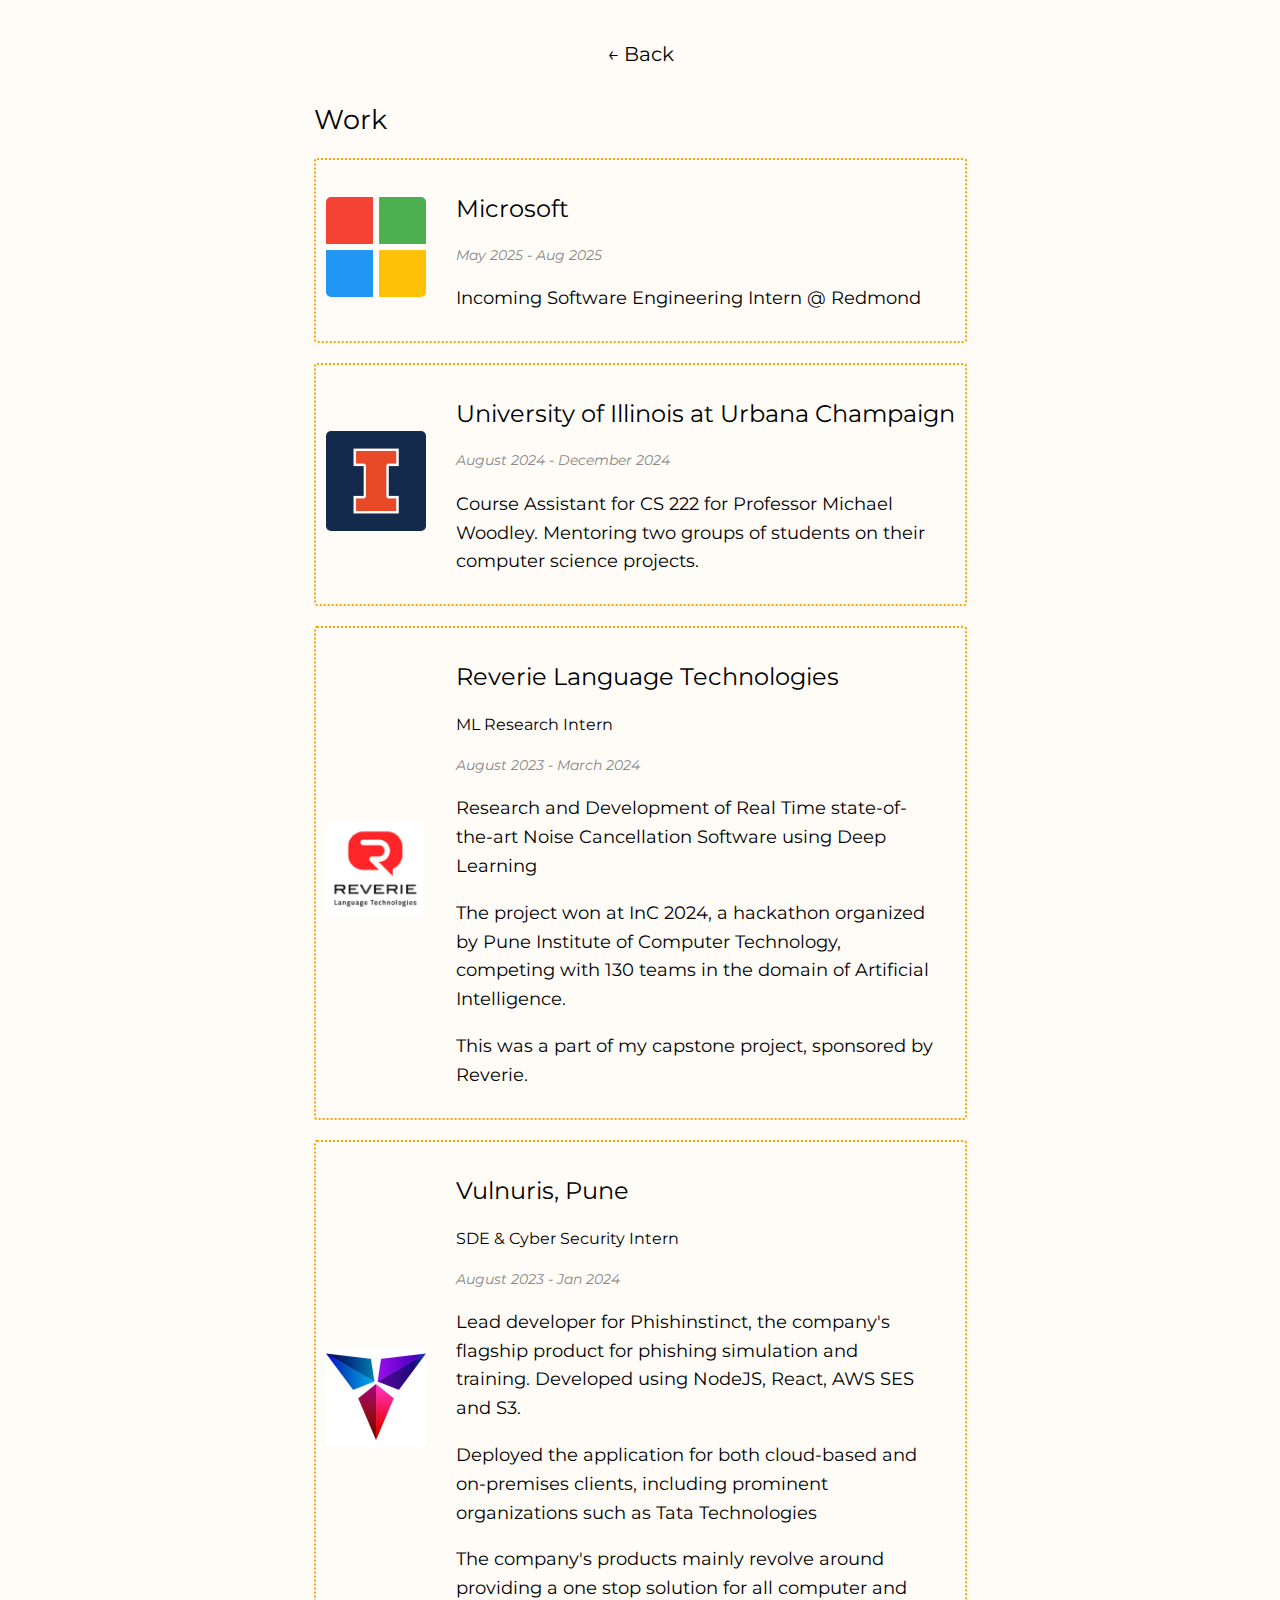
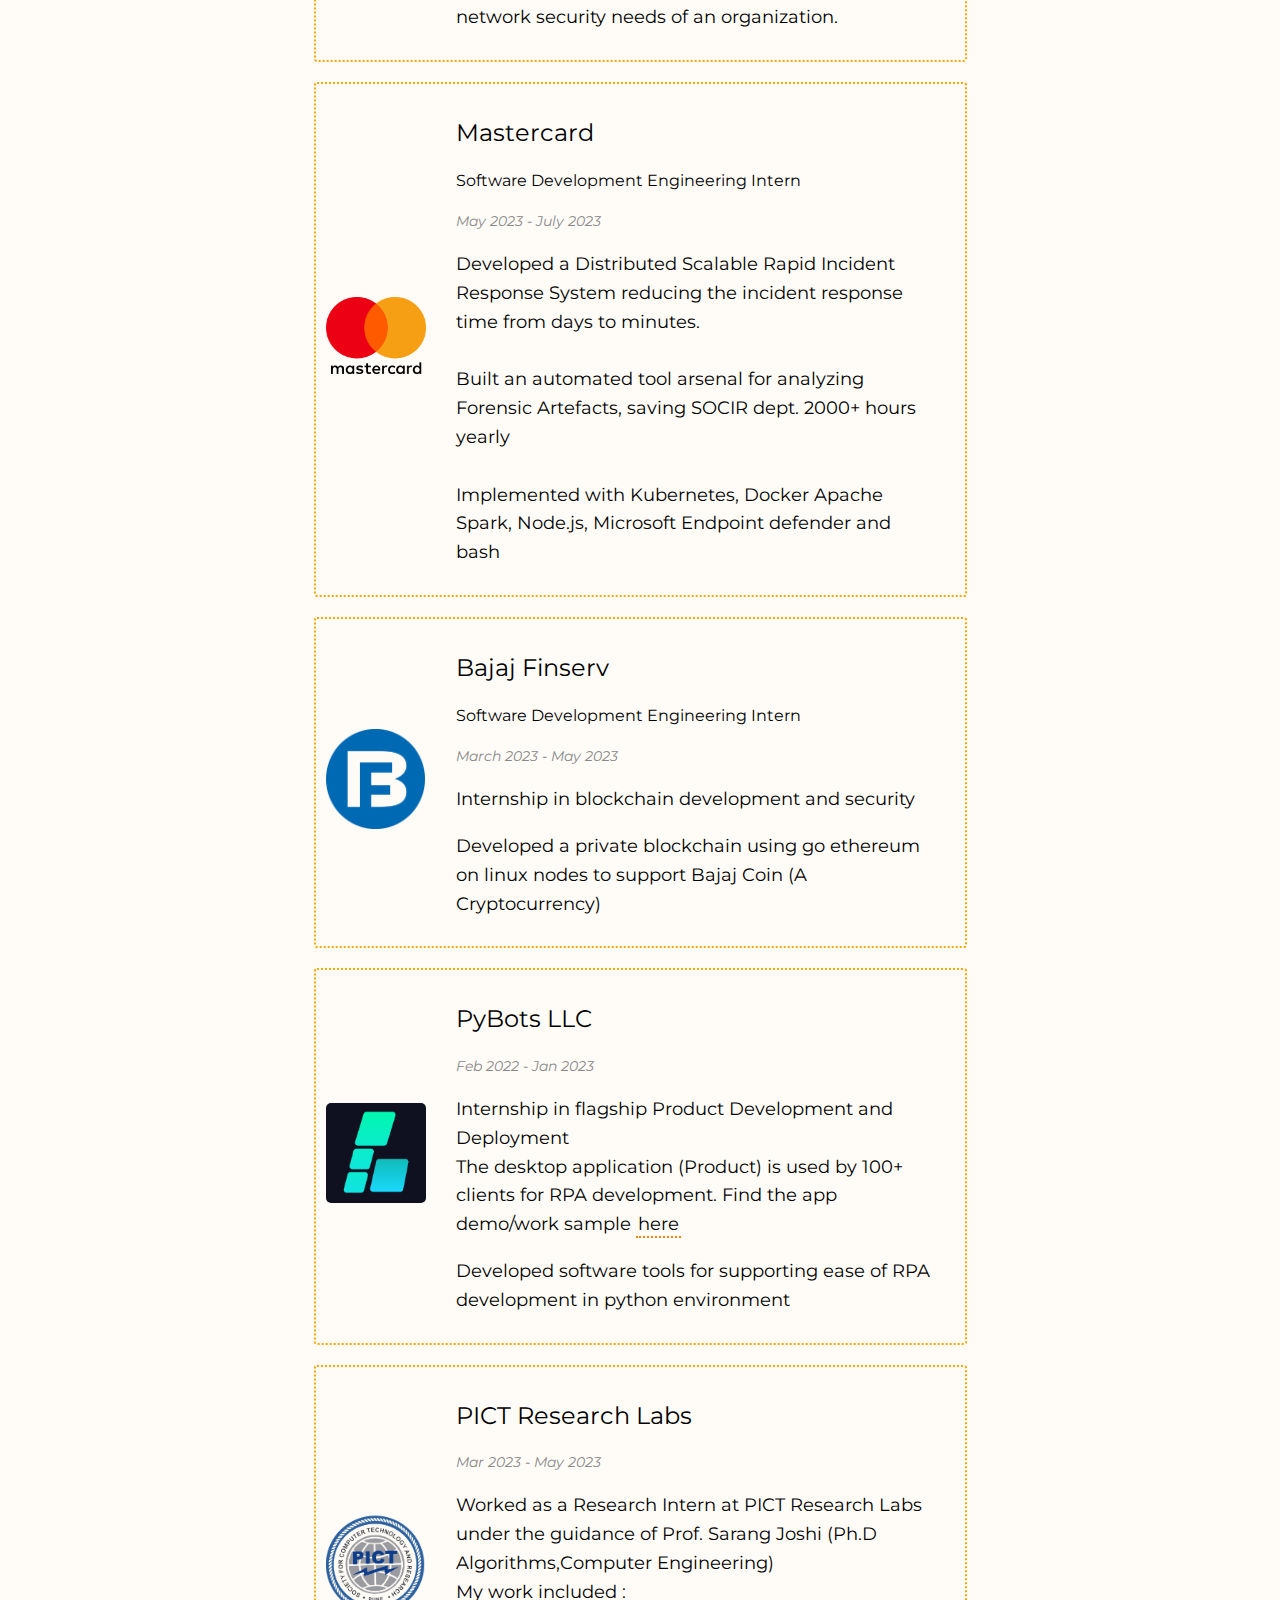
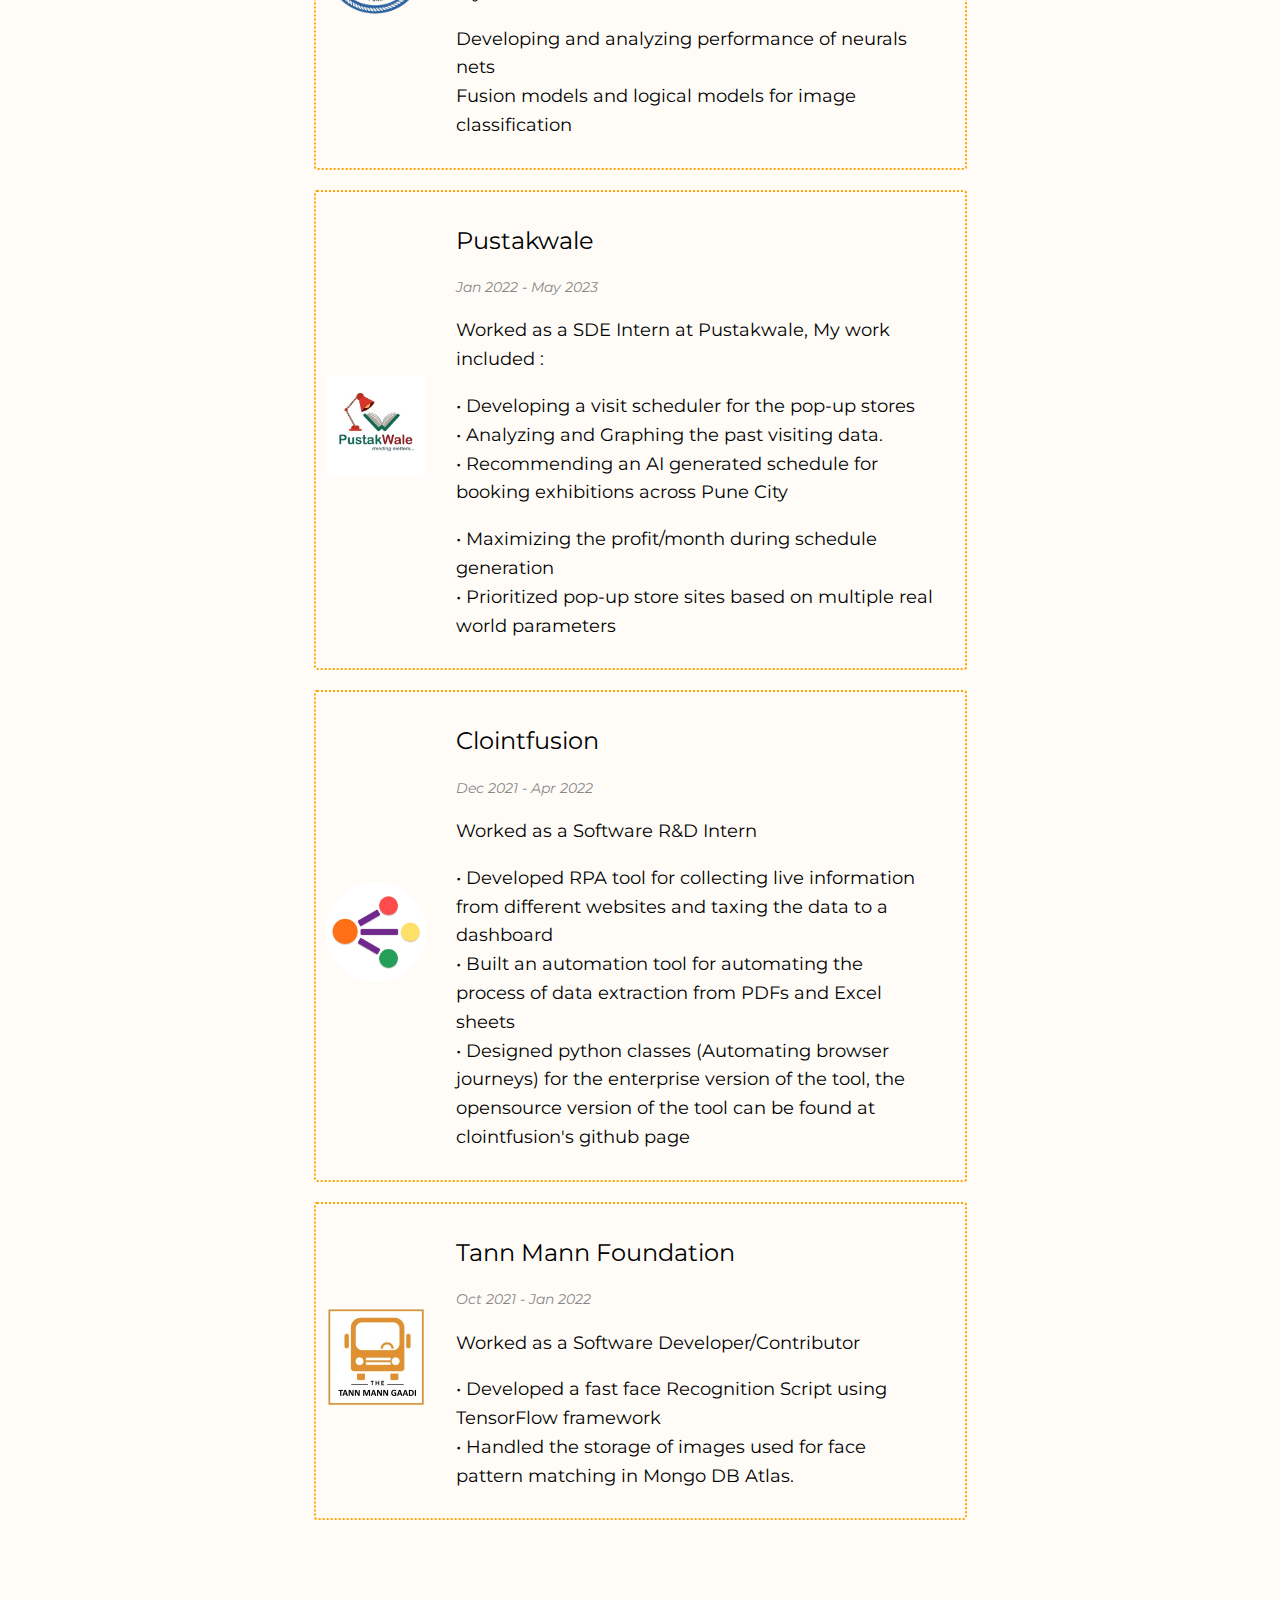
==== commit 4e36a49f: "-updates" ====
--- a/work.html
+++ b/work.html
@@ -84,10 +84,10 @@
 
         <div class="card">
           <div class="logo">
-            <img src="images/NewtonsApple.png" alt="Newtons Apple Logo" />
-          </div>
-          <div class="content">
-            <h2 class="name">Newton's Apple, Pune</h2>
+            <img src="images/newton_s_apple_logo.jpeg" alt="Vulnuris Logo" />
+          </div>
+          <div class="content">
+            <h2 class="name">Vulnuris, Pune</h2>
             <p>SDE & Cyber Security Intern</p>
             <p class="duration">August 2023 - Jan 2024</p>
             <p class="work-description">
